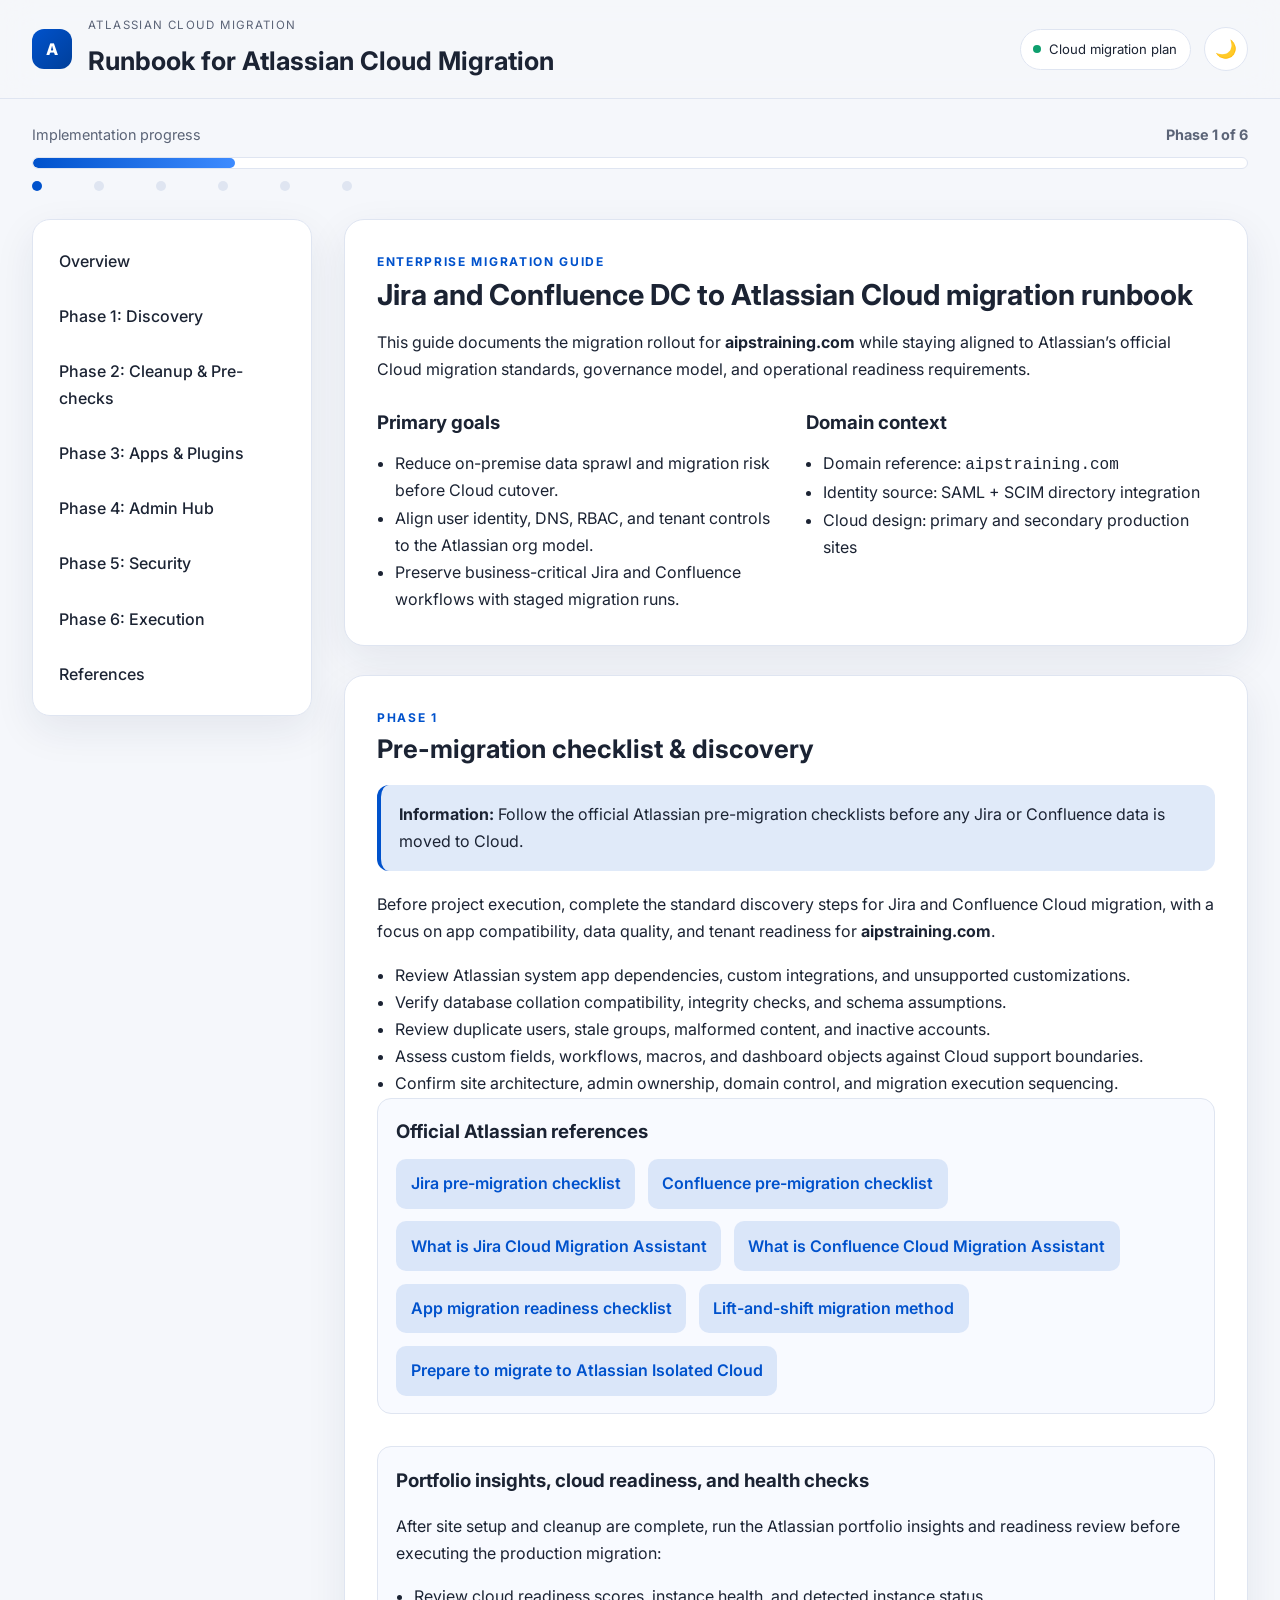
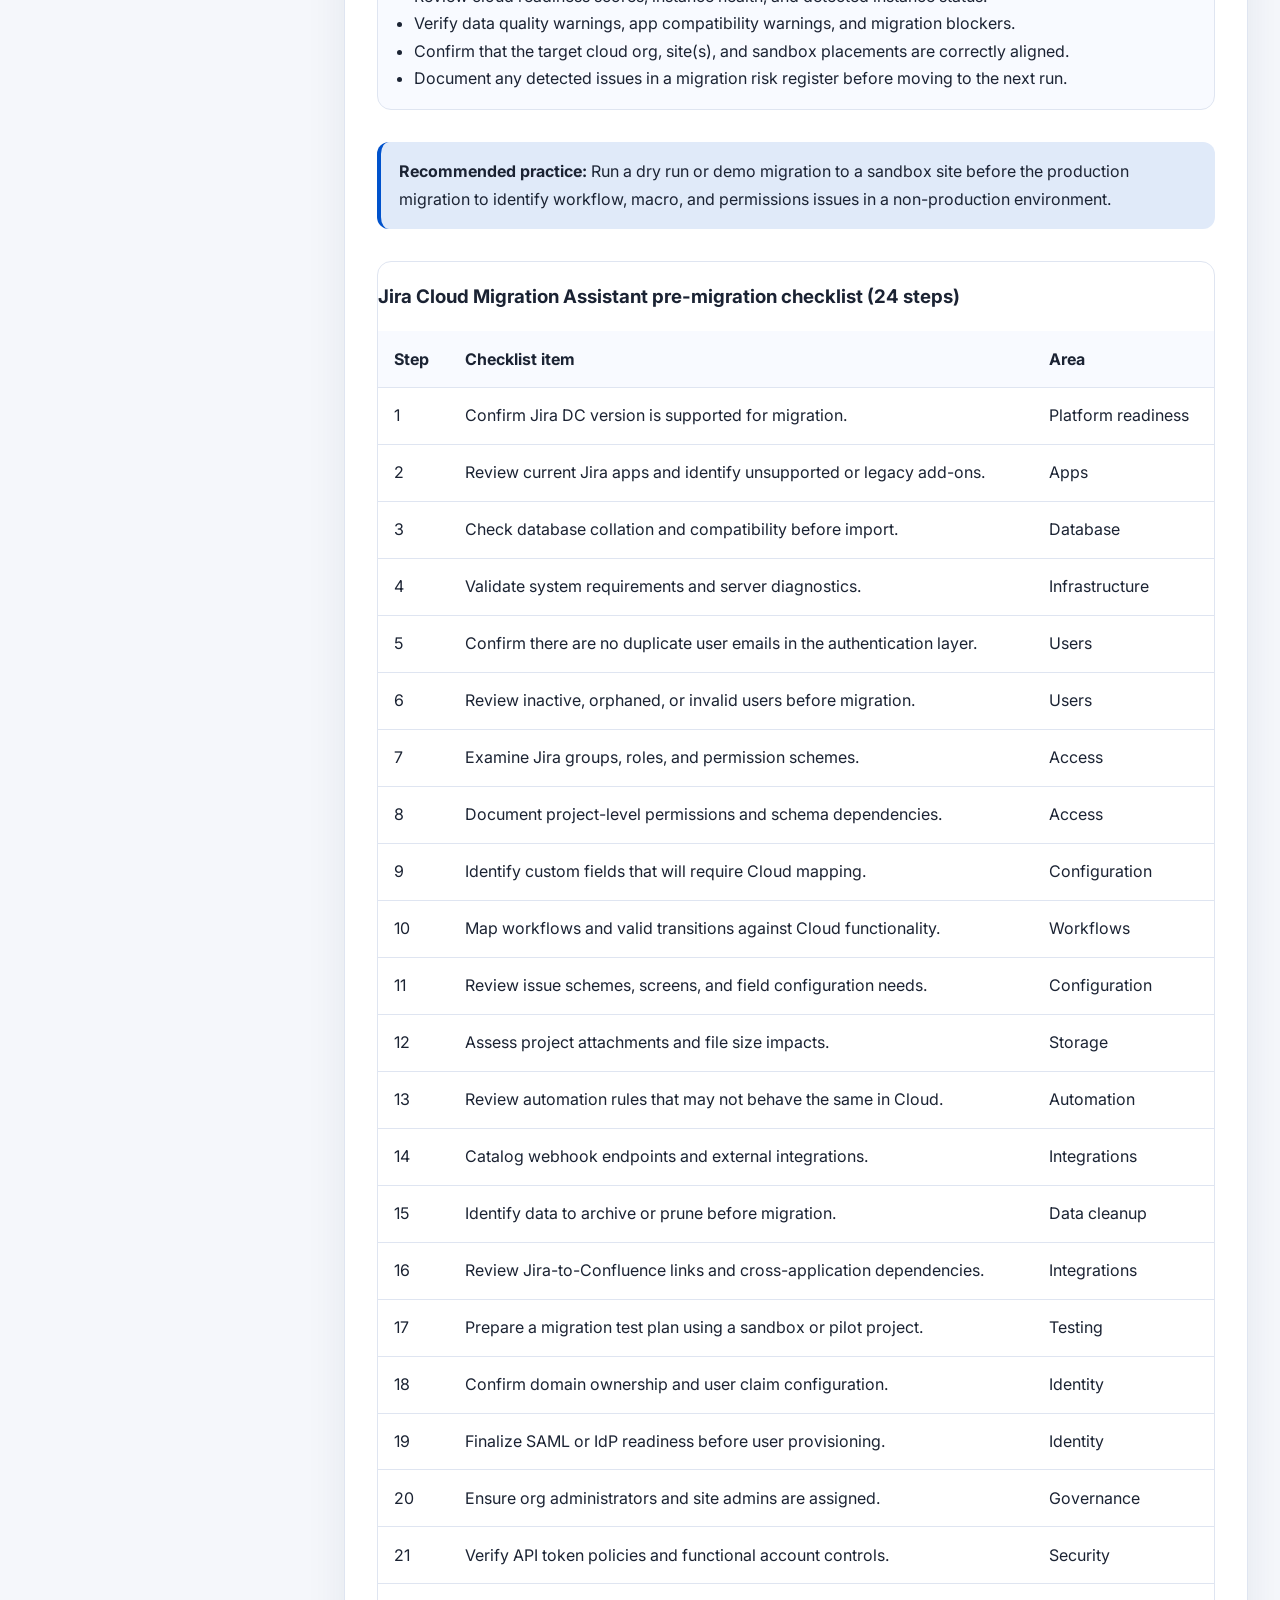
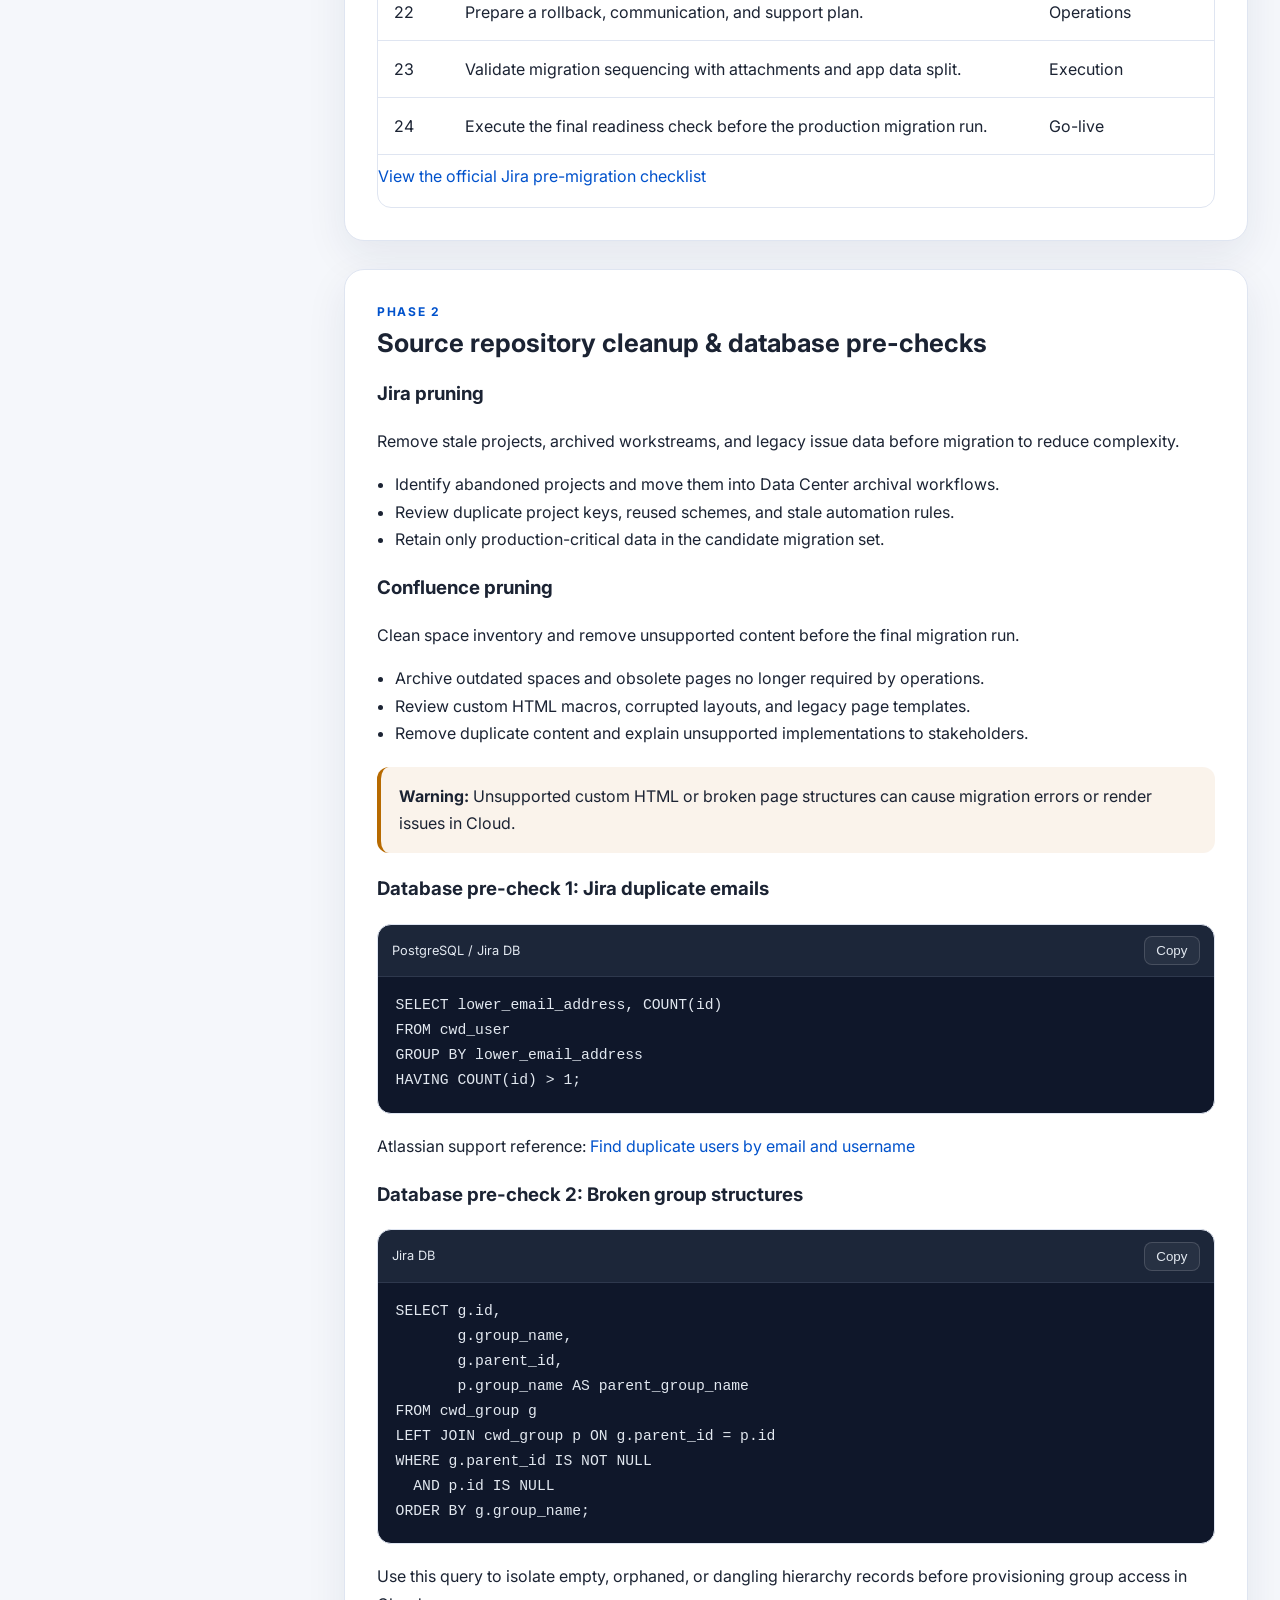
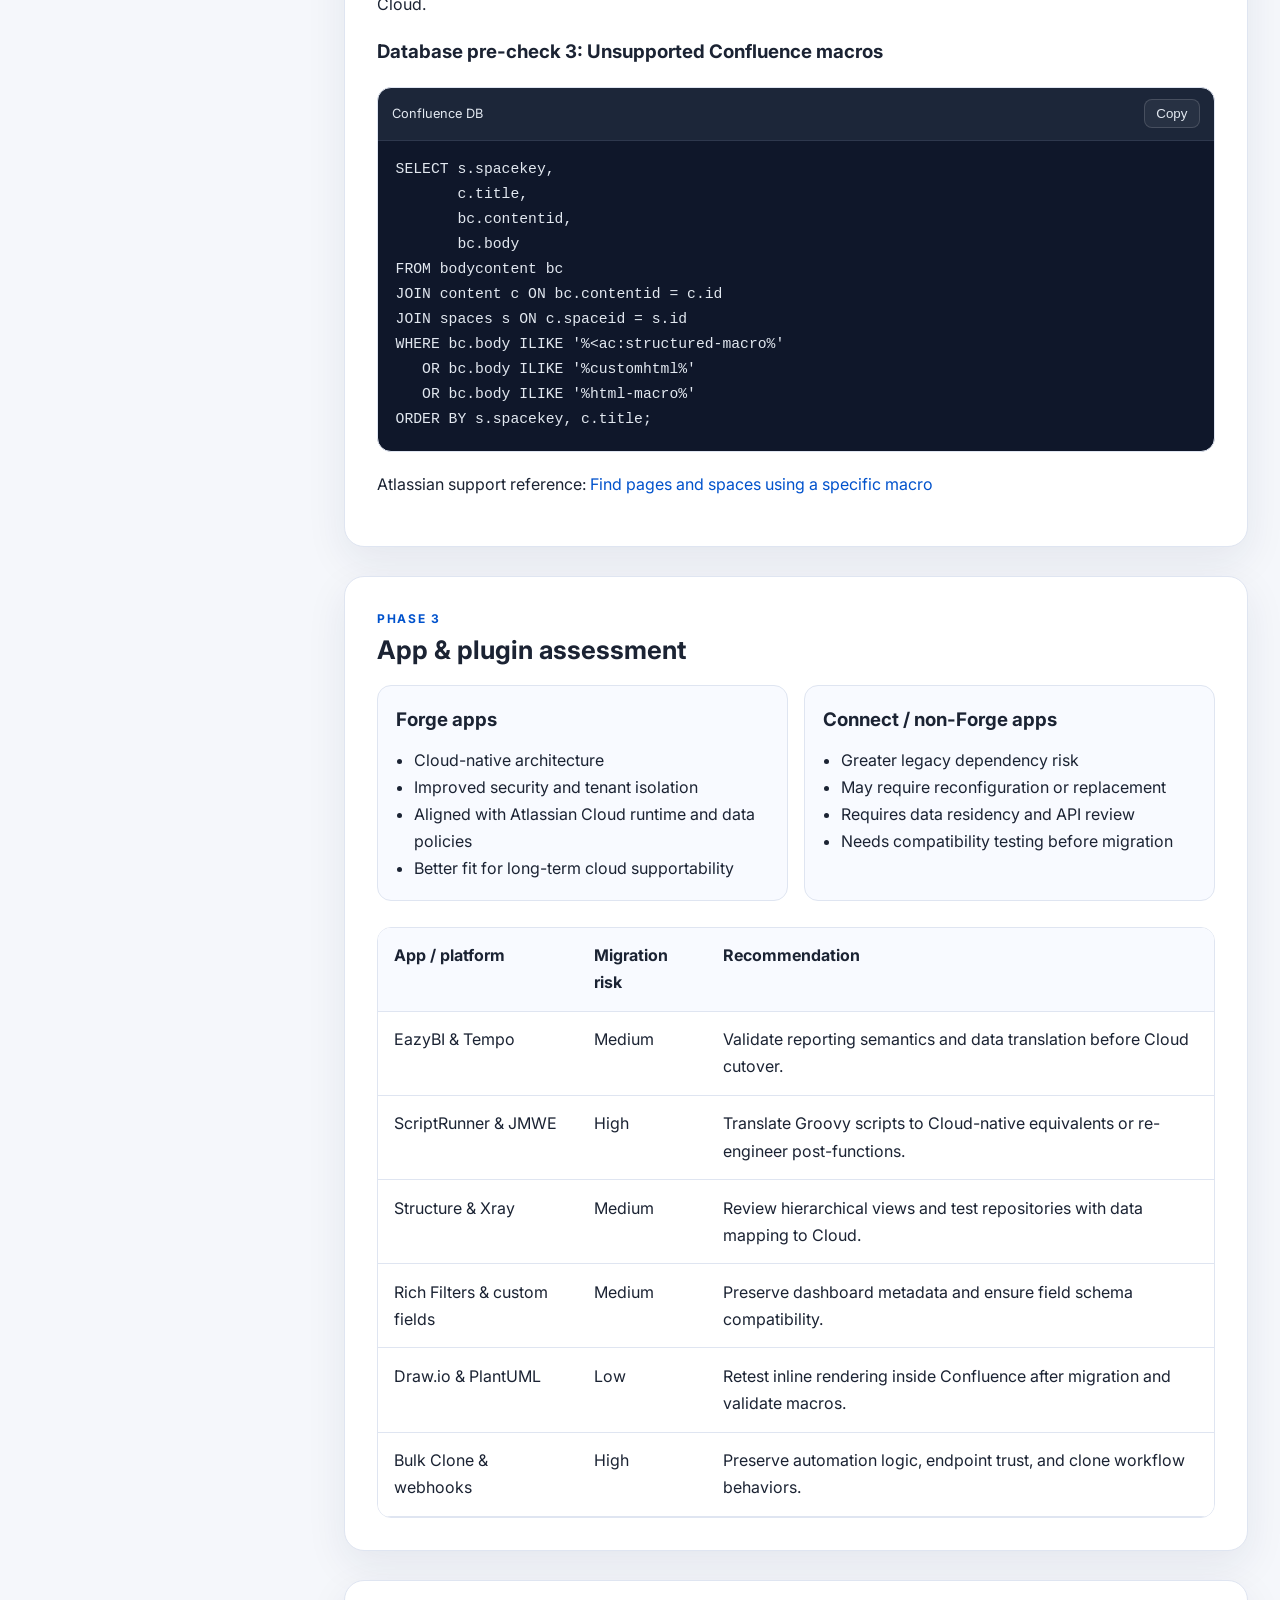
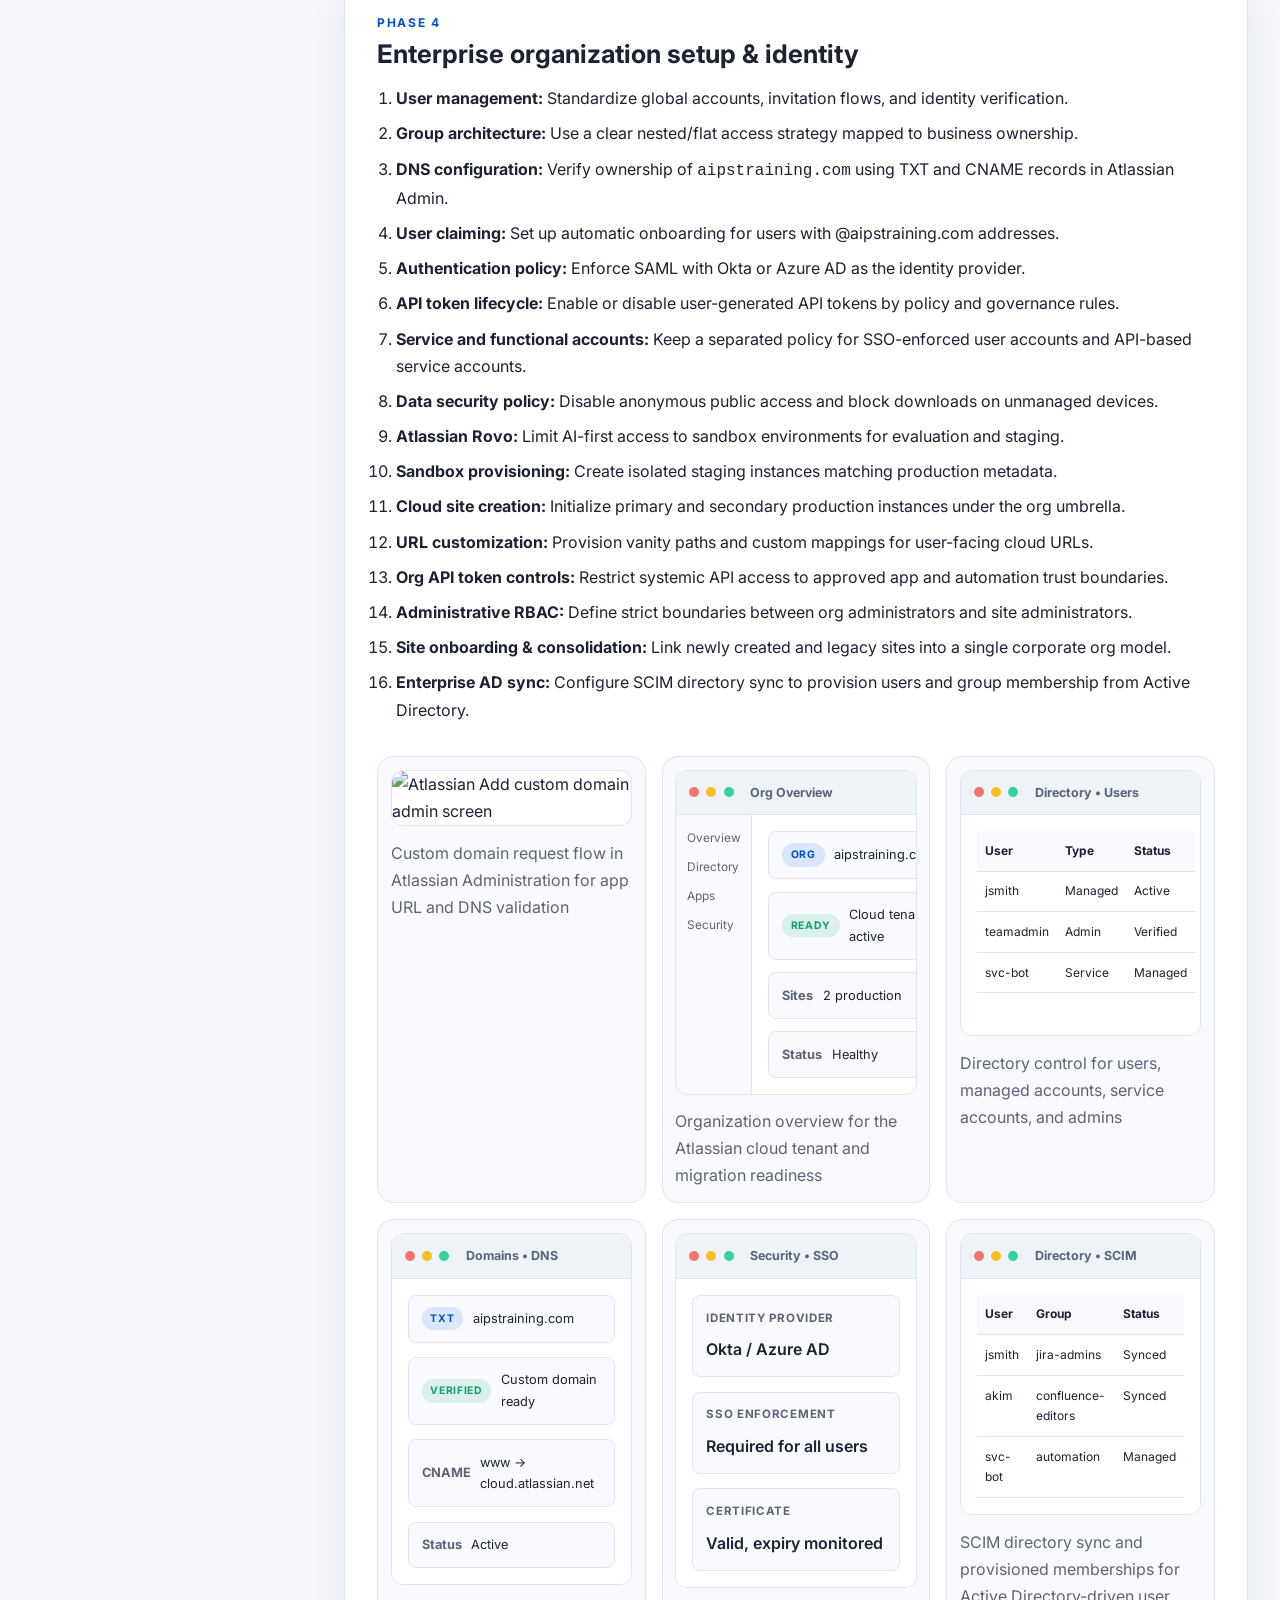
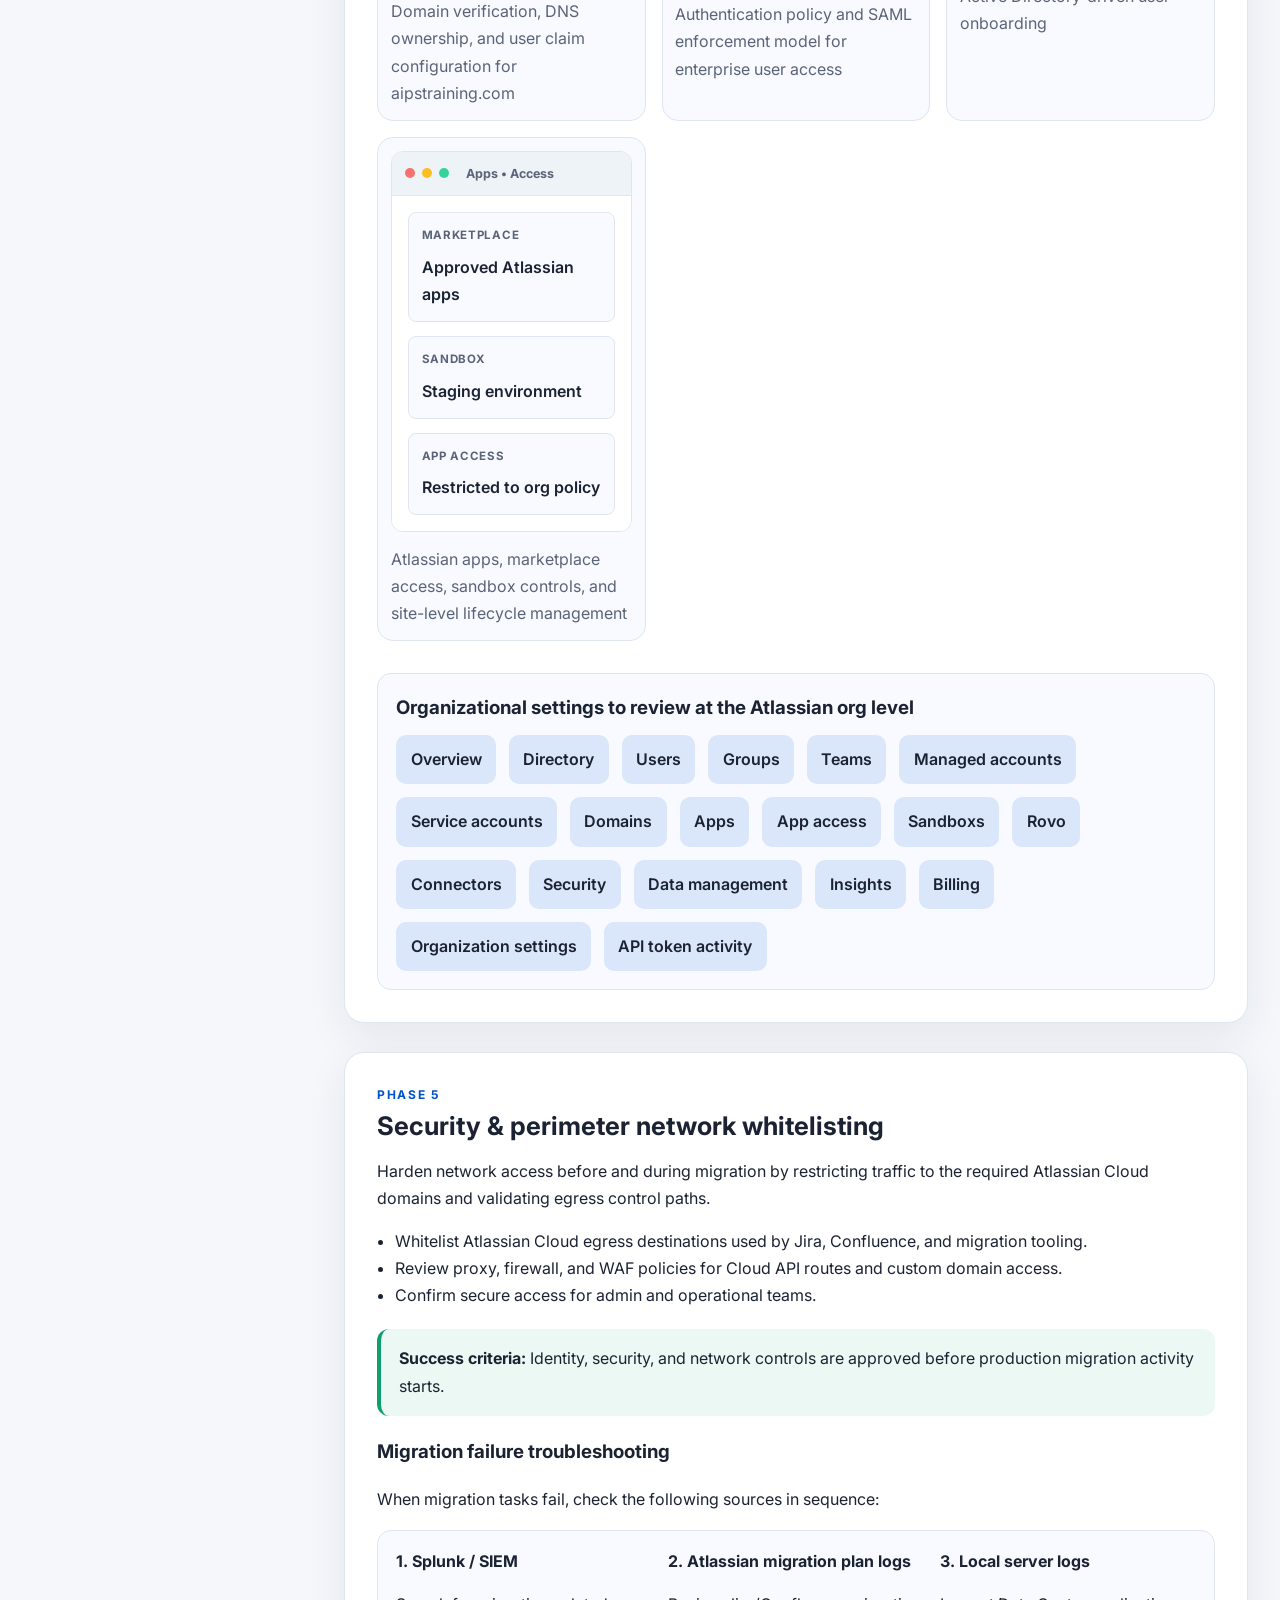
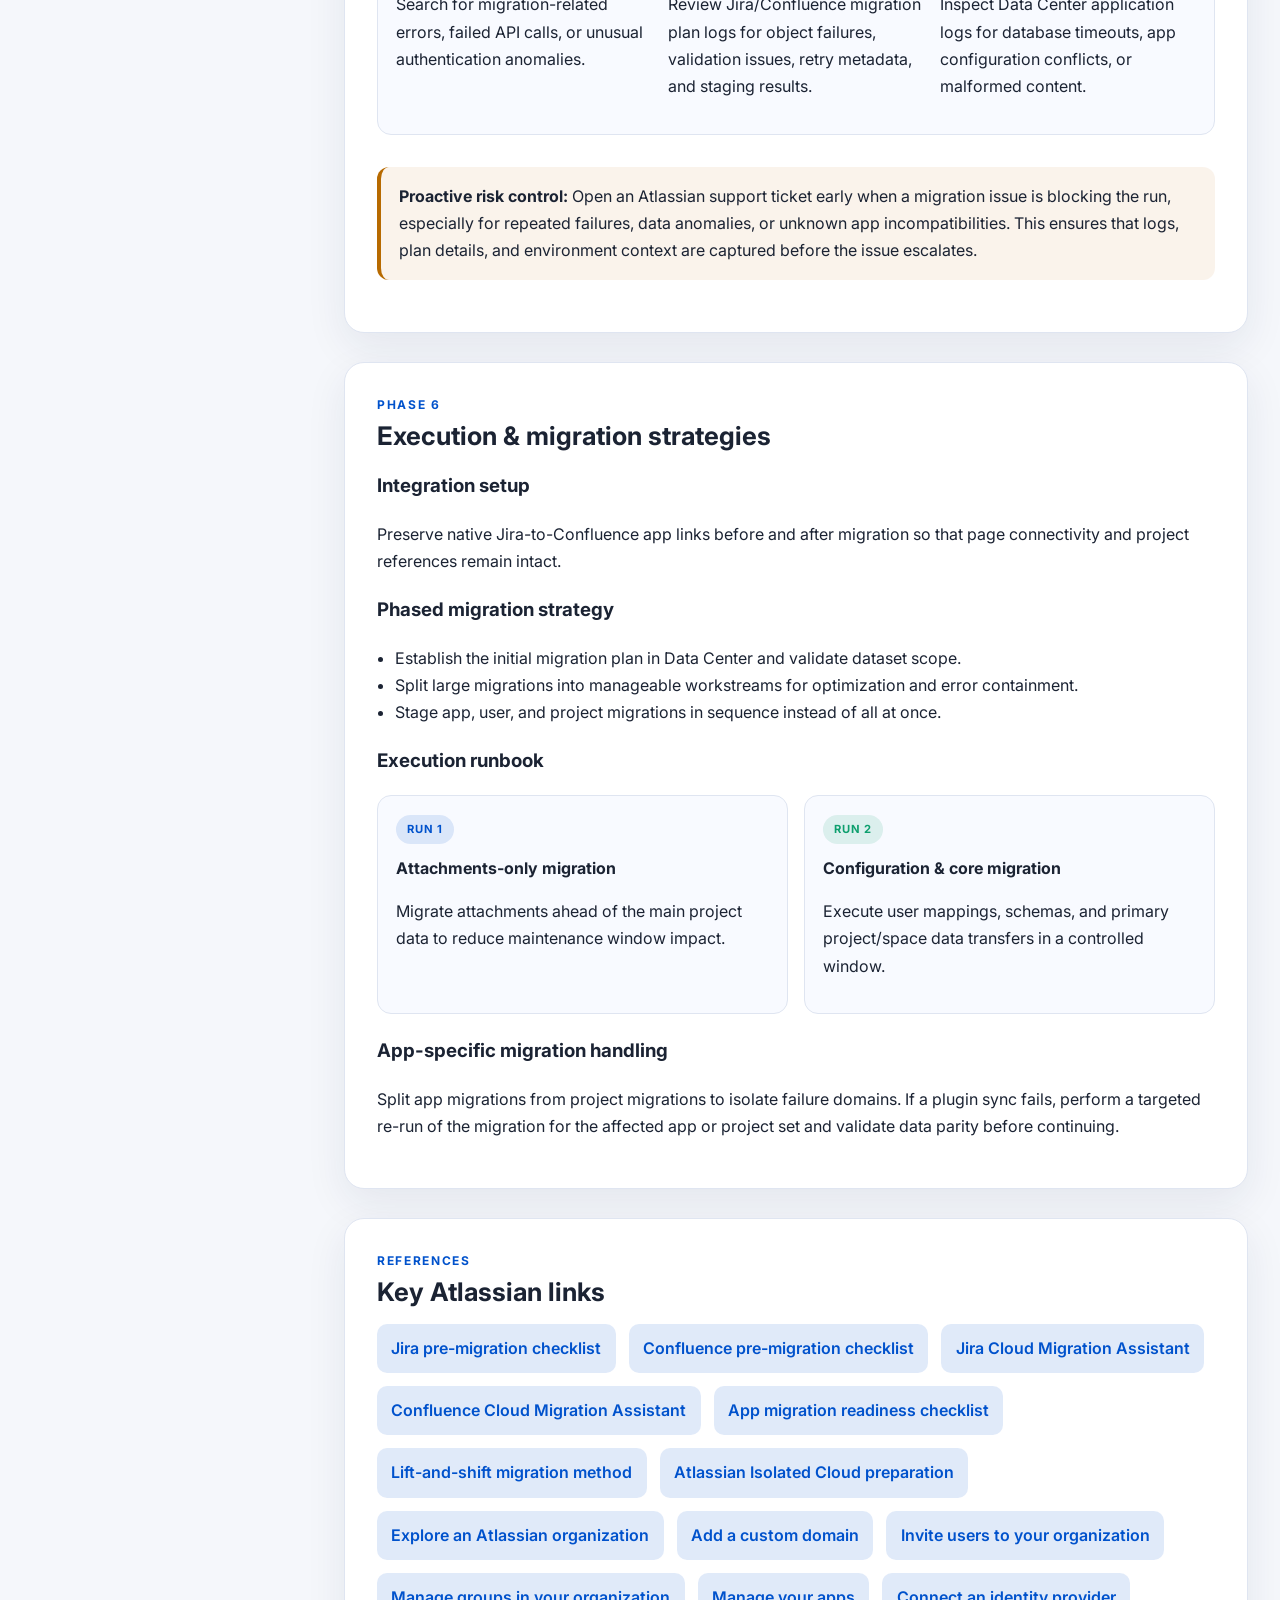
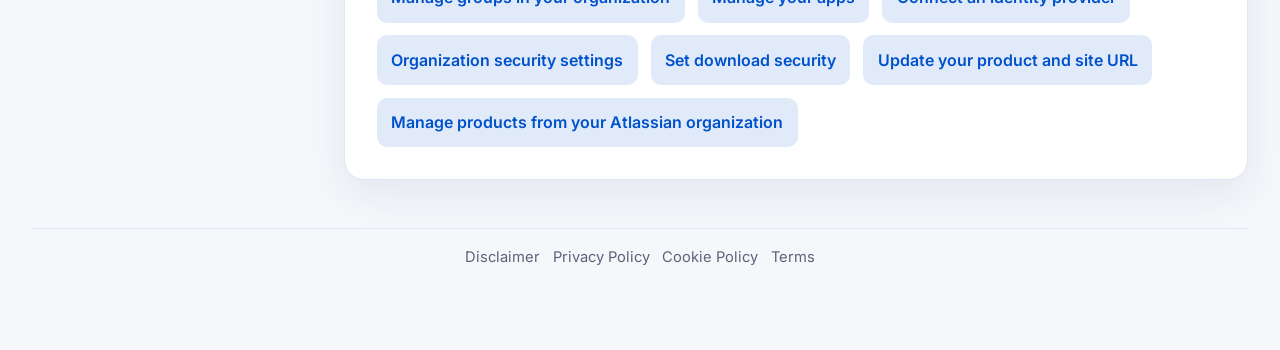
==== index.html @ 29f0d420 "added new site data" ====
<!DOCTYPE html>
<html lang="en">
  <head>
    <meta charset="UTF-8" />
    <meta name="viewport" content="width=device-width, initial-scale=1.0" />
    <title>Runbook for Atlassian Cloud Migration</title>
    <meta
      name="description"
      content="Enterprise Jira and Confluence migration runbook for Atlassian Cloud, referencing aipstraining.com as the implementation domain."
    />
    <link rel="preconnect" href="https://fonts.googleapis.com" />
    <link rel="preconnect" href="https://fonts.gstatic.com" crossorigin />
    <link
      href="https://fonts.googleapis.com/css2?family=Inter:wght@400;500;600;700;800&display=swap"
      rel="stylesheet"
    />
    <link rel="stylesheet" href="styles.css" />
  </head>
  <body data-theme="light">
    <header class="topbar">
      <div class="brand-wrap">
        <div class="brand-mark">A</div>
        <div>
          <p class="eyebrow">Atlassian Cloud Migration</p>
          <h1>Runbook for Atlassian Cloud Migration</h1>
        </div>
      </div>
      <div class="header-actions">
        <div class="status-pill"><span class="dot"></span> Cloud migration plan</div>
        <button id="themeToggle" class="theme-toggle" type="button" aria-label="Toggle color theme">
          <span class="toggle-icon">🌙</span>
        </button>
      </div>
    </header>

    <div class="progress-shell">
      <div class="progress-meta">
        <span>Implementation progress</span>
        <strong>Phase 1 of 6</strong>
      </div>
      <div class="progress-bar" aria-label="Migration progress">
        <span class="progress-fill"></span>
      </div>
      <div class="phase-dots" aria-label="Migration phases">
        <span class="dot active"></span>
        <span class="dot"></span>
        <span class="dot"></span>
        <span class="dot"></span>
        <span class="dot"></span>
        <span class="dot"></span>
      </div>
    </div>

    <div class="layout">
      <aside class="sidebar">
        <nav aria-label="Sidebar navigation">
          <ul>
            <li><a href="#overview">Overview</a></li>
            <li><a href="#phase1">Phase 1: Discovery</a></li>
            <li><a href="#phase2">Phase 2: Cleanup & Pre-checks</a></li>
            <li><a href="#phase3">Phase 3: Apps & Plugins</a></li>
            <li><a href="#phase4">Phase 4: Admin Hub</a></li>
            <li><a href="#phase5">Phase 5: Security</a></li>
            <li><a href="#phase6">Phase 6: Execution</a></li>
            <li><a href="#references">References</a></li>
          </ul>
        </nav>
      </aside>

      <main class="content" id="top">
        <section class="hero card" id="overview">
          <div class="section-kicker">Enterprise migration guide</div>
          <h2>Jira and Confluence DC to Atlassian Cloud migration runbook</h2>
          <p>
            This guide documents the migration rollout for <strong>aipstraining.com</strong> while staying aligned to Atlassian’s official Cloud migration standards, governance model, and operational readiness requirements.
          </p>
          <div class="hero-grid">
            <div>
              <h3>Primary goals</h3>
              <ul>
                <li>Reduce on-premise data sprawl and migration risk before Cloud cutover.</li>
                <li>Align user identity, DNS, RBAC, and tenant controls to the Atlassian org model.</li>
                <li>Preserve business-critical Jira and Confluence workflows with staged migration runs.</li>
              </ul>
            </div>
            <div>
              <h3>Domain context</h3>
              <ul>
                <li>Domain reference: <code>aipstraining.com</code></li>
                <li>Identity source: SAML + SCIM directory integration</li>
                <li>Cloud design: primary and secondary production sites</li>
              </ul>
            </div>
          </div>
        </section>

        <section id="phase1" class="content-section">
          <div class="section-header">
            <p class="section-kicker">Phase 1</p>
            <h2>Pre-migration checklist & discovery</h2>
          </div>

          <div class="alert info">
            <strong>Information:</strong> Follow the official Atlassian pre-migration checklists before any Jira or Confluence data is moved to Cloud.
          </div>

          <p>Before project execution, complete the standard discovery steps for Jira and Confluence Cloud migration, with a focus on app compatibility, data quality, and tenant readiness for <strong>aipstraining.com</strong>.</p>

          <ul class="check-list">
            <li>Review Atlassian system app dependencies, custom integrations, and unsupported customizations.</li>
            <li>Verify database collation compatibility, integrity checks, and schema assumptions.</li>
            <li>Review duplicate users, stale groups, malformed content, and inactive accounts.</li>
            <li>Assess custom fields, workflows, macros, and dashboard objects against Cloud support boundaries.</li>
            <li>Confirm site architecture, admin ownership, domain control, and migration execution sequencing.</li>
          </ul>

          <div class="resource-card">
            <h3>Official Atlassian references</h3>
            <div class="link-row">
              <a href="https://support.atlassian.com/migration/docs/jira-pre-migration-checklist/" target="_blank" rel="noreferrer">Jira pre-migration checklist</a>
              <a href="https://support.atlassian.com/migration/docs/confluence-pre-migration-checklist/" target="_blank" rel="noreferrer">Confluence pre-migration checklist</a>
              <a href="https://support.atlassian.com/migration/docs/what-is-jira-cloud-migration-assistant/" target="_blank" rel="noreferrer">What is Jira Cloud Migration Assistant</a>
              <a href="https://support.atlassian.com/migration/docs/what-is-confluence-cloud-migration-assistant/" target="_blank" rel="noreferrer">What is Confluence Cloud Migration Assistant</a>
              <a href="https://developer.atlassian.com/platform/app-migration/readiness-checklist/" target="_blank" rel="noreferrer">App migration readiness checklist</a>
              <a href="https://support.atlassian.com/migration/docs/migrate-using-a-lift-and-shift-method/" target="_blank" rel="noreferrer">Lift-and-shift migration method</a>
              <a href="https://confluence.atlassian.com/enterprise/prepare-to-migrate-to-atlassian-isolated-cloud-1738146689.html" target="_blank" rel="noreferrer">Prepare to migrate to Atlassian Isolated Cloud</a>
            </div>
          </div>

          <div class="resource-card table-spacer">
            <h3>Portfolio insights, cloud readiness, and health checks</h3>
            <p>After site setup and cleanup are complete, run the Atlassian portfolio insights and readiness review before executing the production migration:</p>
            <ul class="check-list">
              <li>Review cloud readiness scores, instance health, and detected instance status.</li>
              <li>Verify data quality warnings, app compatibility warnings, and migration blockers.</li>
              <li>Confirm that the target cloud org, site(s), and sandbox placements are correctly aligned.</li>
              <li>Document any detected issues in a migration risk register before moving to the next run.</li>
            </ul>
          </div>

          <div class="alert info table-spacer">
            <strong>Recommended practice:</strong> Run a dry run or demo migration to a sandbox site before the production migration to identify workflow, macro, and permissions issues in a non-production environment.
          </div>

          <div class="table-wrap table-spacer" id="jira-checklist-table">
            <h3>Jira Cloud Migration Assistant pre-migration checklist (24 steps)</h3>
            <table>
              <thead>
                <tr>
                  <th>Step</th>
                  <th>Checklist item</th>
                  <th>Area</th>
                </tr>
              </thead>
              <tbody>
                <tr><td>1</td><td>Confirm Jira DC version is supported for migration.</td><td>Platform readiness</td></tr>
                <tr><td>2</td><td>Review current Jira apps and identify unsupported or legacy add-ons.</td><td>Apps</td></tr>
                <tr><td>3</td><td>Check database collation and compatibility before import.</td><td>Database</td></tr>
                <tr><td>4</td><td>Validate system requirements and server diagnostics.</td><td>Infrastructure</td></tr>
                <tr><td>5</td><td>Confirm there are no duplicate user emails in the authentication layer.</td><td>Users</td></tr>
                <tr><td>6</td><td>Review inactive, orphaned, or invalid users before migration.</td><td>Users</td></tr>
                <tr><td>7</td><td>Examine Jira groups, roles, and permission schemes.</td><td>Access</td></tr>
                <tr><td>8</td><td>Document project-level permissions and schema dependencies.</td><td>Access</td></tr>
                <tr><td>9</td><td>Identify custom fields that will require Cloud mapping.</td><td>Configuration</td></tr>
                <tr><td>10</td><td>Map workflows and valid transitions against Cloud functionality.</td><td>Workflows</td></tr>
                <tr><td>11</td><td>Review issue schemes, screens, and field configuration needs.</td><td>Configuration</td></tr>
                <tr><td>12</td><td>Assess project attachments and file size impacts.</td><td>Storage</td></tr>
                <tr><td>13</td><td>Review automation rules that may not behave the same in Cloud.</td><td>Automation</td></tr>
                <tr><td>14</td><td>Catalog webhook endpoints and external integrations.</td><td>Integrations</td></tr>
                <tr><td>15</td><td>Identify data to archive or prune before migration.</td><td>Data cleanup</td></tr>
                <tr><td>16</td><td>Review Jira-to-Confluence links and cross-application dependencies.</td><td>Integrations</td></tr>
                <tr><td>17</td><td>Prepare a migration test plan using a sandbox or pilot project.</td><td>Testing</td></tr>
                <tr><td>18</td><td>Confirm domain ownership and user claim configuration.</td><td>Identity</td></tr>
                <tr><td>19</td><td>Finalize SAML or IdP readiness before user provisioning.</td><td>Identity</td></tr>
                <tr><td>20</td><td>Ensure org administrators and site admins are assigned.</td><td>Governance</td></tr>
                <tr><td>21</td><td>Verify API token policies and functional account controls.</td><td>Security</td></tr>
                <tr><td>22</td><td>Prepare a rollback, communication, and support plan.</td><td>Operations</td></tr>
                <tr><td>23</td><td>Validate migration sequencing with attachments and app data split.</td><td>Execution</td></tr>
                <tr><td>24</td><td>Execute the final readiness check before the production migration run.</td><td>Go-live</td></tr>
              </tbody>
            </table>
            <p class="reference-link"><a href="https://support.atlassian.com/migration/docs/jira-pre-migration-checklist/" target="_blank" rel="noreferrer">View the official Jira pre-migration checklist</a></p>
          </div>
        </section>

        <section id="phase2" class="content-section">
          <div class="section-header">
            <p class="section-kicker">Phase 2</p>
            <h2>Source repository cleanup & database pre-checks</h2>
          </div>

          <h3>Jira pruning</h3>
          <p>Remove stale projects, archived workstreams, and legacy issue data before migration to reduce complexity.</p>
          <ul class="check-list">
            <li>Identify abandoned projects and move them into Data Center archival workflows.</li>
            <li>Review duplicate project keys, reused schemes, and stale automation rules.</li>
            <li>Retain only production-critical data in the candidate migration set.</li>
          </ul>

          <h3>Confluence pruning</h3>
          <p>Clean space inventory and remove unsupported content before the final migration run.</p>
          <ul class="check-list">
            <li>Archive outdated spaces and obsolete pages no longer required by operations.</li>
            <li>Review custom HTML macros, corrupted layouts, and legacy page templates.</li>
            <li>Remove duplicate content and explain unsupported implementations to stakeholders.</li>
          </ul>

          <div class="alert warning">
            <strong>Warning:</strong> Unsupported custom HTML or broken page structures can cause migration errors or render issues in Cloud.
          </div>

          <h3>Database pre-check 1: Jira duplicate emails</h3>
          <div class="code-block">
            <div class="code-header">
              <span>PostgreSQL / Jira DB</span>
              <button class="copy-btn" type="button">Copy</button>
            </div>
            <pre><code>SELECT lower_email_address, COUNT(id)
FROM cwd_user
GROUP BY lower_email_address
HAVING COUNT(id) &gt; 1;</code></pre>
          </div>
          <p class="reference-link">
            Atlassian support reference:
            <a href="https://support.atlassian.com/jira/kb/find-duplicate-users-by-email-and-username-in-jira-data-center/" target="_blank" rel="noreferrer">Find duplicate users by email and username</a>
          </p>

          <h3>Database pre-check 2: Broken group structures</h3>
          <div class="code-block">
            <div class="code-header">
              <span>Jira DB</span>
              <button class="copy-btn" type="button">Copy</button>
            </div>
            <pre><code>SELECT g.id,
       g.group_name,
       g.parent_id,
       p.group_name AS parent_group_name
FROM cwd_group g
LEFT JOIN cwd_group p ON g.parent_id = p.id
WHERE g.parent_id IS NOT NULL
  AND p.id IS NULL
ORDER BY g.group_name;</code></pre>
          </div>
          <p>Use this query to isolate empty, orphaned, or dangling hierarchy records before provisioning group access in Cloud.</p>

          <h3>Database pre-check 3: Unsupported Confluence macros</h3>
          <div class="code-block">
            <div class="code-header">
              <span>Confluence DB</span>
              <button class="copy-btn" type="button">Copy</button>
            </div>
            <pre><code>SELECT s.spacekey,
       c.title,
       bc.contentid,
       bc.body
FROM bodycontent bc
JOIN content c ON bc.contentid = c.id
JOIN spaces s ON c.spaceid = s.id
WHERE bc.body ILIKE '%&lt;ac:structured-macro%'
   OR bc.body ILIKE '%customhtml%'
   OR bc.body ILIKE '%html-macro%'
ORDER BY s.spacekey, c.title;</code></pre>
          </div>
          <p class="reference-link">
            Atlassian support reference:
            <a href="https://support.atlassian.com/confluence/kb/how-to-find-all-pages-and-spaces-that-use-a-specific-macro-via-sql/" target="_blank" rel="noreferrer">Find pages and spaces using a specific macro</a>
          </p>
        </section>

        <section id="phase3" class="content-section">
          <div class="section-header">
            <p class="section-kicker">Phase 3</p>
            <h2>App & plugin assessment</h2>
          </div>

          <div class="comparison-grid">
            <div class="compare-card">
              <h3>Forge apps</h3>
              <ul>
                <li>Cloud-native architecture</li>
                <li>Improved security and tenant isolation</li>
                <li>Aligned with Atlassian Cloud runtime and data policies</li>
                <li>Better fit for long-term cloud supportability</li>
              </ul>
            </div>
            <div class="compare-card">
              <h3>Connect / non-Forge apps</h3>
              <ul>
                <li>Greater legacy dependency risk</li>
                <li>May require reconfiguration or replacement</li>
                <li>Requires data residency and API review</li>
                <li>Needs compatibility testing before migration</li>
              </ul>
            </div>
          </div>

          <div class="table-wrap">
            <table>
              <thead>
                <tr>
                  <th>App / platform</th>
                  <th>Migration risk</th>
                  <th>Recommendation</th>
                </tr>
              </thead>
              <tbody>
                <tr>
                  <td>EazyBI & Tempo</td>
                  <td>Medium</td>
                  <td>Validate reporting semantics and data translation before Cloud cutover.</td>
                </tr>
                <tr>
                  <td>ScriptRunner & JMWE</td>
                  <td>High</td>
                  <td>Translate Groovy scripts to Cloud-native equivalents or re-engineer post-functions.</td>
                </tr>
                <tr>
                  <td>Structure & Xray</td>
                  <td>Medium</td>
                  <td>Review hierarchical views and test repositories with data mapping to Cloud.</td>
                </tr>
                <tr>
                  <td>Rich Filters & custom fields</td>
                  <td>Medium</td>
                  <td>Preserve dashboard metadata and ensure field schema compatibility.</td>
                </tr>
                <tr>
                  <td>Draw.io & PlantUML</td>
                  <td>Low</td>
                  <td>Retest inline rendering inside Confluence after migration and validate macros.</td>
                </tr>
                <tr>
                  <td>Bulk Clone & webhooks</td>
                  <td>High</td>
                  <td>Preserve automation logic, endpoint trust, and clone workflow behaviors.</td>
                </tr>
              </tbody>
            </table>
          </div>
        </section>

        <section id="phase4" class="content-section">
          <div class="section-header">
            <p class="section-kicker">Phase 4</p>
            <h2>Enterprise organization setup & identity</h2>
          </div>

          <ol class="numbered-list">
            <li><strong>User management:</strong> Standardize global accounts, invitation flows, and identity verification.</li>
            <li><strong>Group architecture:</strong> Use a clear nested/flat access strategy mapped to business ownership.</li>
            <li><strong>DNS configuration:</strong> Verify ownership of <code>aipstraining.com</code> using TXT and CNAME records in Atlassian Admin.</li>
            <li><strong>User claiming:</strong> Set up automatic onboarding for users with @aipstraining.com addresses.</li>
            <li><strong>Authentication policy:</strong> Enforce SAML with Okta or Azure AD as the identity provider.</li>
            <li><strong>API token lifecycle:</strong> Enable or disable user-generated API tokens by policy and governance rules.</li>
            <li><strong>Service and functional accounts:</strong> Keep a separated policy for SSO-enforced user accounts and API-based service accounts.</li>
            <li><strong>Data security policy:</strong> Disable anonymous public access and block downloads on unmanaged devices.</li>
            <li><strong>Atlassian Rovo:</strong> Limit AI-first access to sandbox environments for evaluation and staging.</li>
            <li><strong>Sandbox provisioning:</strong> Create isolated staging instances matching production metadata.</li>
            <li><strong>Cloud site creation:</strong> Initialize primary and secondary production instances under the org umbrella.</li>
            <li><strong>URL customization:</strong> Provision vanity paths and custom mappings for user-facing cloud URLs.</li>
            <li><strong>Org API token controls:</strong> Restrict systemic API access to approved app and automation trust boundaries.</li>
            <li><strong>Administrative RBAC:</strong> Define strict boundaries between org administrators and site administrators.</li>
            <li><strong>Site onboarding & consolidation:</strong> Link newly created and legacy sites into a single corporate org model.</li>
            <li><strong>Enterprise AD sync:</strong> Configure SCIM directory sync to provision users and group membership from Active Directory.</li>
          </ol>

          <div class="admin-gallery">
            <div class="mockup-card">
              <div class="mockup-window image-card">
                <img
                  src="https://images.ctfassets.net/zsv3d0ugroxu/4zxhBFIitKozexZaZRiFvy/6cbc158f0cc8ba559cd5e5b3ff7b15af/468f2847-89ca-4d75-8fbc-bfa75f120143.png"
                  alt="Atlassian Add custom domain admin screen"
                />
              </div>
              <p>Custom domain request flow in Atlassian Administration for app URL and DNS validation</p>
            </div>

            <div class="mockup-card">
              <div class="mockup-window">
                <div class="mockup-header">
                  <span class="window-dot dot-red"></span>
                  <span class="window-dot dot-yellow"></span>
                  <span class="window-dot dot-green"></span>
                  <span class="mockup-title">Org Overview</span>
                </div>
                <div class="mockup-body">
                  <div class="mockup-sidebar">
                    <span>Overview</span>
                    <span>Directory</span>
                    <span>Apps</span>
                    <span>Security</span>
                  </div>
                  <div class="mockup-content">
                    <div class="field-row"><span class="pill">Org</span> aipstraining.com</div>
                    <div class="field-row"><span class="pill success-pill">Ready</span> Cloud tenant active</div>
                    <div class="field-row"><span class="field-label">Sites</span> 2 production</div>
                    <div class="field-row"><span class="field-label">Status</span> Healthy</div>
                  </div>
                </div>
              </div>
              <p>Organization overview for the Atlassian cloud tenant and migration readiness</p>
            </div>

            <div class="mockup-card">
              <div class="mockup-window">
                <div class="mockup-header">
                  <span class="window-dot dot-red"></span>
                  <span class="window-dot dot-yellow"></span>
                  <span class="window-dot dot-green"></span>
                  <span class="mockup-title">Directory • Users</span>
                </div>
                <div class="mockup-body">
                  <div class="mockup-content wide">
                    <table class="mini-table">
                      <thead>
                        <tr><th>User</th><th>Type</th><th>Status</th></tr>
                      </thead>
                      <tbody>
                        <tr><td>jsmith</td><td>Managed</td><td>Active</td></tr>
                        <tr><td>teamadmin</td><td>Admin</td><td>Verified</td></tr>
                        <tr><td>svc-bot</td><td>Service</td><td>Managed</td></tr>
                      </tbody>
                    </table>
                  </div>
                </div>
              </div>
              <p>Directory control for users, managed accounts, service accounts, and admins</p>
            </div>

            <div class="mockup-card">
              <div class="mockup-window">
                <div class="mockup-header">
                  <span class="window-dot dot-red"></span>
                  <span class="window-dot dot-yellow"></span>
                  <span class="window-dot dot-green"></span>
                  <span class="mockup-title">Domains • DNS</span>
                </div>
                <div class="mockup-body">
                  <div class="mockup-content wide">
                    <div class="field-row"><span class="pill">TXT</span> aipstraining.com</div>
                    <div class="field-row"><span class="pill success-pill">Verified</span> Custom domain ready</div>
                    <div class="field-row"><span class="field-label">CNAME</span> www → cloud.atlassian.net</div>
                    <div class="field-row"><span class="field-label">Status</span> Active</div>
                  </div>
                </div>
              </div>
              <p>Domain verification, DNS ownership, and user claim configuration for aipstraining.com</p>
            </div>

            <div class="mockup-card">
              <div class="mockup-window">
                <div class="mockup-header">
                  <span class="window-dot dot-red"></span>
                  <span class="window-dot dot-yellow"></span>
                  <span class="window-dot dot-green"></span>
                  <span class="mockup-title">Security • SSO</span>
                </div>
                <div class="mockup-body">
                  <div class="mockup-content wide">
                    <div class="section-box">
                      <strong>Identity provider</strong>
                      <p>Okta / Azure AD</p>
                    </div>
                    <div class="section-box">
                      <strong>SSO enforcement</strong>
                      <p>Required for all users</p>
                    </div>
                    <div class="section-box">
                      <strong>Certificate</strong>
                      <p>Valid, expiry monitored</p>
                    </div>
                  </div>
                </div>
              </div>
              <p>Authentication policy and SAML enforcement model for enterprise user access</p>
            </div>

            <div class="mockup-card">
              <div class="mockup-window">
                <div class="mockup-header">
                  <span class="window-dot dot-red"></span>
                  <span class="window-dot dot-yellow"></span>
                  <span class="window-dot dot-green"></span>
                  <span class="mockup-title">Directory • SCIM</span>
                </div>
                <div class="mockup-body">
                  <div class="mockup-content wide">
                    <table class="mini-table">
                      <thead>
                        <tr><th>User</th><th>Group</th><th>Status</th></tr>
                      </thead>
                      <tbody>
                        <tr><td>jsmith</td><td>jira-admins</td><td>Synced</td></tr>
                        <tr><td>akim</td><td>confluence-editors</td><td>Synced</td></tr>
                        <tr><td>svc-bot</td><td>automation</td><td>Managed</td></tr>
                      </tbody>
                    </table>
                  </div>
                </div>
              </div>
              <p>SCIM directory sync and provisioned memberships for Active Directory-driven user onboarding</p>
            </div>

            <div class="mockup-card">
              <div class="mockup-window">
                <div class="mockup-header">
                  <span class="window-dot dot-red"></span>
                  <span class="window-dot dot-yellow"></span>
                  <span class="window-dot dot-green"></span>
                  <span class="mockup-title">Apps • Access</span>
                </div>
                <div class="mockup-body">
                  <div class="mockup-content wide">
                    <div class="section-box">
                      <strong>Marketplace</strong>
                      <p>Approved Atlassian apps</p>
                    </div>
                    <div class="section-box">
                      <strong>Sandbox</strong>
                      <p>Staging environment</p>
                    </div>
                    <div class="section-box">
                      <strong>App Access</strong>
                      <p>Restricted to org policy</p>
                    </div>
                  </div>
                </div>
              </div>
              <p>Atlassian apps, marketplace access, sandbox controls, and site-level lifecycle management</p>
            </div>
          </div>

          <div class="resource-card table-spacer">
            <h3>Organizational settings to review at the Atlassian org level</h3>
            <div class="link-row">
              <span>Overview</span>
              <span>Directory</span>
              <span>Users</span>
              <span>Groups</span>
              <span>Teams</span>
              <span>Managed accounts</span>
              <span>Service accounts</span>
              <span>Domains</span>
              <span>Apps</span>
              <span>App access</span>
              <span>Sandboxs</span>
              <span>Rovo</span>
              <span>Connectors</span>
              <span>Security</span>
              <span>Data management</span>
              <span>Insights</span>
              <span>Billing</span>
              <span>Organization settings</span>
              <span>API token activity</span>
            </div>
          </div>
        </section>

        <section id="phase5" class="content-section">
          <div class="section-header">
            <p class="section-kicker">Phase 5</p>
            <h2>Security & perimeter network whitelisting</h2>
          </div>

          <p>Harden network access before and during migration by restricting traffic to the required Atlassian Cloud domains and validating egress control paths.</p>

          <ul class="check-list">
            <li>Whitelist Atlassian Cloud egress destinations used by Jira, Confluence, and migration tooling.</li>
            <li>Review proxy, firewall, and WAF policies for Cloud API routes and custom domain access.</li>
            <li>Confirm secure access for admin and operational teams.</li>
          </ul>

          <div class="alert success">
            <strong>Success criteria:</strong> Identity, security, and network controls are approved before production migration activity starts.
          </div>

          <h3>Migration failure troubleshooting</h3>
          <p>When migration tasks fail, check the following sources in sequence:</p>
          <div class="resource-card">
            <div class="log-grid">
              <div>
                <h4>1. Splunk / SIEM</h4>
                <p>Search for migration-related errors, failed API calls, or unusual authentication anomalies.</p>
              </div>
              <div>
                <h4>2. Atlassian migration plan logs</h4>
                <p>Review Jira/Confluence migration plan logs for object failures, validation issues, retry metadata, and staging results.</p>
              </div>
              <div>
                <h4>3. Local server logs</h4>
                <p>Inspect Data Center application logs for database timeouts, app configuration conflicts, or malformed content.</p>
              </div>
            </div>
          </div>

          <div class="alert warning table-spacer">
            <strong>Proactive risk control:</strong> Open an Atlassian support ticket early when a migration issue is blocking the run, especially for repeated failures, data anomalies, or unknown app incompatibilities. This ensures that logs, plan details, and environment context are captured before the issue escalates.
          </div>
        </section>

        <section id="phase6" class="content-section">
          <div class="section-header">
            <p class="section-kicker">Phase 6</p>
            <h2>Execution & migration strategies</h2>
          </div>

          <h3>Integration setup</h3>
          <p>Preserve native Jira-to-Confluence app links before and after migration so that page connectivity and project references remain intact.</p>

          <h3>Phased migration strategy</h3>
          <ul class="check-list">
            <li>Establish the initial migration plan in Data Center and validate dataset scope.</li>
            <li>Split large migrations into manageable workstreams for optimization and error containment.</li>
            <li>Stage app, user, and project migrations in sequence instead of all at once.</li>
          </ul>

          <h3>Execution runbook</h3>
          <div class="runbook-grid">
            <div class="runbook-card">
              <span class="tag">Run 1</span>
              <h4>Attachments-only migration</h4>
              <p>Migrate attachments ahead of the main project data to reduce maintenance window impact.</p>
            </div>
            <div class="runbook-card">
              <span class="tag success-tag">Run 2</span>
              <h4>Configuration & core migration</h4>
              <p>Execute user mappings, schemas, and primary project/space data transfers in a controlled window.</p>
            </div>
          </div>

          <h3>App-specific migration handling</h3>
          <p>Split app migrations from project migrations to isolate failure domains. If a plugin sync fails, perform a targeted re-run of the migration for the affected app or project set and validate data parity before continuing.</p>
        </section>

        <section id="references" class="content-section">
          <div class="section-header">
            <p class="section-kicker">References</p>
            <h2>Key Atlassian links</h2>
          </div>
          <div class="link-grid">
            <a href="https://support.atlassian.com/migration/docs/jira-pre-migration-checklist/" target="_blank" rel="noreferrer">Jira pre-migration checklist</a>
            <a href="https://support.atlassian.com/migration/docs/confluence-pre-migration-checklist/" target="_blank" rel="noreferrer">Confluence pre-migration checklist</a>
            <a href="https://support.atlassian.com/migration/docs/what-is-jira-cloud-migration-assistant/" target="_blank" rel="noreferrer">Jira Cloud Migration Assistant</a>
            <a href="https://support.atlassian.com/migration/docs/what-is-confluence-cloud-migration-assistant/" target="_blank" rel="noreferrer">Confluence Cloud Migration Assistant</a>
            <a href="https://developer.atlassian.com/platform/app-migration/readiness-checklist/" target="_blank" rel="noreferrer">App migration readiness checklist</a>
            <a href="https://support.atlassian.com/migration/docs/migrate-using-a-lift-and-shift-method/" target="_blank" rel="noreferrer">Lift-and-shift migration method</a>
            <a href="https://confluence.atlassian.com/enterprise/prepare-to-migrate-to-atlassian-isolated-cloud-1738146689.html" target="_blank" rel="noreferrer">Atlassian Isolated Cloud preparation</a>
            <a href="https://support.atlassian.com/organization-administration/docs/explore-an-atlassian-organization/" target="_blank" rel="noreferrer">Explore an Atlassian organization</a>
            <a href="https://support.atlassian.com/organization-administration/docs/add-a-custom-domain/" target="_blank" rel="noreferrer">Add a custom domain</a>
            <a href="https://support.atlassian.com/organization-administration/docs/invite-users-to-your-organization/" target="_blank" rel="noreferrer">Invite users to your organization</a>
            <a href="https://support.atlassian.com/organization-administration/docs/manage-groups-in-your-organization/" target="_blank" rel="noreferrer">Manage groups in your organization</a>
            <a href="https://support.atlassian.com/organization-administration/docs/manage-your-apps/" target="_blank" rel="noreferrer">Manage your apps</a>
            <a href="https://support.atlassian.com/organization-administration/docs/connect-an-identity-provider/" target="_blank" rel="noreferrer">Connect an identity provider</a>
            <a href="https://support.atlassian.com/organization-administration/docs/organization-security-settings/" target="_blank" rel="noreferrer">Organization security settings</a>
            <a href="https://support.atlassian.com/organization-administration/docs/set-download-security/" target="_blank" rel="noreferrer">Set download security</a>
            <a href="https://support.atlassian.com/organization-administration/docs/update-your-product-and-site-url/" target="_blank" rel="noreferrer">Update your product and site URL</a>
            <a href="https://support.atlassian.com/organization-administration/docs/manage-products-from-your-atlassian-organization/" target="_blank" rel="noreferrer">Manage products from your Atlassian organization</a>
          </div>
        </section>
      </main>
    </div>

    <footer class="site-footer">
      <div class="footer-links">
        <a href="disclaimer.html">Disclaimer</a>
        <a href="privacy-policy.html">Privacy Policy</a>
        <a href="cookie-policy.html">Cookie Policy</a>
        <a href="terms.html">Terms</a>
      </div>
    </footer>

    <script src="app.js"></script>
  </body>
</html>
---- styles.css ----
:root {
  --bg: #f5f7fb;
  --bg-elevated: #ffffff;
  --bg-panel: #eef3ff;
  --surface: #ffffff;
  --surface-soft: #f8faff;
  --border: #dfe5f1;
  --text: #1b2333;
  --text-soft: #5b6477;
  --primary: #0052cc;
  --primary-strong: #003f9a;
  --primary-soft: rgba(0, 82, 204, 0.12);
  --success: #0e9f6e;
  --warning: #b76a00;
  --info: #0052cc;
  --shadow: 0 14px 40px rgba(26, 39, 72, 0.08);
  --code-bg: #0f172a;
  --code-text: #e2e8f0;
  --muted: #eef3f8;
}

body[data-theme='dark'] {
  --bg: #0b1220;
  --bg-elevated: #121d2d;
  --bg-panel: #0f172a;
  --surface: #112033;
  --surface-soft: #0f1b2d;
  --border: rgba(148, 163, 184, 0.2);
  --text: #edf2ff;
  --text-soft: #afbbcf;
  --primary: #7aa7ff;
  --primary-strong: #a7c4ff;
  --primary-soft: rgba(122, 167, 255, 0.14);
  --success: #50d890;
  --warning: #ffb454;
  --info: #7aa7ff;
  --shadow: 0 16px 42px rgba(2, 6, 23, 0.5);
  --code-bg: #020817;
  --code-text: #dbeafe;
  --muted: #1b2940;
}

* {
  box-sizing: border-box;
}

html {
  scroll-behavior: smooth;
}

body {
  margin: 0;
  font-family: 'Inter', sans-serif;
  background: var(--bg);
  color: var(--text);
  line-height: 1.7;
}

a {
  color: var(--primary);
  text-decoration: none;
}

a:hover {
  text-decoration: underline;
}

code {
  font-family: 'SFMono-Regular', Consolas, 'Liberation Mono', Menlo, monospace;
}

.topbar {
  position: sticky;
  top: 0;
  z-index: 30;
  display: flex;
  justify-content: space-between;
  align-items: center;
  gap: 1rem;
  padding: 1rem 2rem;
  background: rgba(245, 247, 251, 0.8);
  backdrop-filter: blur(16px);
  border-bottom: 1px solid var(--border);
}

body[data-theme='dark'] .topbar {
  background: rgba(11, 18, 32, 0.8);
}

.brand-wrap {
  display: flex;
  align-items: center;
  gap: 1rem;
}

.brand-mark {
  display: grid;
  place-items: center;
  width: 40px;
  height: 40px;
  border-radius: 12px;
  background: linear-gradient(135deg, var(--primary), var(--primary-strong));
  color: white;
  font-weight: 800;
}

.eyebrow {
  margin: 0;
  font-size: 0.72rem;
  letter-spacing: 0.12em;
  text-transform: uppercase;
  color: var(--text-soft);
}

.topbar h1 {
  margin: 0.2rem 0 0;
  font-size: clamp(1.1rem, 2vw, 1.6rem);
}

.header-actions {
  display: flex;
  align-items: center;
  gap: 0.8rem;
}

.status-pill {
  border: 1px solid var(--border);
  background: var(--bg-elevated);
  color: var(--text);
  border-radius: 999px;
  padding: 0.52rem 0.8rem;
  font-size: 0.82rem;
  display: inline-flex;
  align-items: center;
  gap: 0.5rem;
}

.status-pill .dot {
  width: 8px;
  height: 8px;
  border-radius: 50%;
  background: var(--success);
  display: block;
}

.theme-toggle {
  border: 1px solid var(--border);
  background: var(--bg-elevated);
  color: var(--text);
  width: 44px;
  height: 44px;
  border-radius: 50%;
  cursor: pointer;
  font-size: 1.1rem;
}

.progress-shell {
  max-width: 1280px;
  margin: 1.5rem auto 0;
  padding: 0 2rem;
}

.progress-meta {
  display: flex;
  justify-content: space-between;
  align-items: center;
  color: var(--text-soft);
  margin-bottom: 0.6rem;
  font-size: 0.9rem;
}

.progress-bar {
  position: relative;
  height: 12px;
  background: var(--surface);
  border: 1px solid var(--border);
  border-radius: 999px;
  overflow: hidden;
}

.progress-fill {
  display: block;
  width: 16.67%;
  height: 100%;
  background: linear-gradient(90deg, var(--primary), #3d8bff);
  border-radius: inherit;
}

.phase-dots {
  display: flex;
  justify-content: space-between;
  margin-top: 0.75rem;
  max-width: 320px;
}

.phase-dots .dot {
  width: 10px;
  height: 10px;
  border-radius: 50%;
  background: var(--border);
}

.phase-dots .dot.active {
  background: var(--primary);
}

.layout {
  max-width: 1280px;
  margin: 1.75rem auto 3rem;
  padding: 0 2rem;
  display: grid;
  grid-template-columns: 280px minmax(0, 1fr);
  gap: 2rem;
}

.sidebar {
  position: sticky;
  top: 110px;
  align-self: start;
}

.sidebar nav {
  background: var(--surface);
  border: 1px solid var(--border);
  border-radius: 18px;
  box-shadow: var(--shadow);
  padding: 1rem 0.85rem;
}

.sidebar ul {
  list-style: none;
  padding: 0;
  margin: 0;
}

.sidebar li + li {
  margin-top: 0.35rem;
}

.sidebar a {
  display: block;
  padding: 0.7rem 0.8rem;
  border-radius: 10px;
  color: var(--text);
  font-weight: 500;
}

.sidebar a:hover {
  background: var(--primary-soft);
  text-decoration: none;
}

.content {
  min-width: 0;
}

.card,
.content-section {
  background: var(--surface);
  border: 1px solid var(--border);
  border-radius: 20px;
  box-shadow: var(--shadow);
}

.hero {
  padding: 2rem;
}

.hero h2,
.content-section h2 {
  margin-top: 0.2rem;
  margin-bottom: 1rem;
  font-size: clamp(1.8rem, 2vw, 2.5rem);
  line-height: 1.2;
}

.section-kicker {
  margin: 0 0 0.35rem;
  color: var(--primary);
  font-size: 0.75rem;
  letter-spacing: 0.14em;
  text-transform: uppercase;
  font-weight: 700;
}

.hero-grid {
  display: grid;
  grid-template-columns: repeat(2, minmax(0, 1fr));
  gap: 1.2rem;
  margin-top: 1.5rem;
}

.hero-grid h3,
.resource-card h3,
.compare-card h3,
.runbook-card h4,
.log-grid h4 {
  margin-top: 0;
  margin-bottom: 0.7rem;
}

.hero-grid ul,
.check-list,
.compare-card ul,
.numbered-list {
  margin: 0;
  padding-left: 1.1rem;
}

.content-section {
  margin-top: 1.8rem;
  padding: 2rem;
}

.section-header h2 {
  font-size: clamp(1.5rem, 2vw, 2.2rem);
}

.alert {
  padding: 1rem 1rem 1rem 1.1rem;
  border-left: 4px solid var(--info);
  background: var(--primary-soft);
  border-radius: 12px;
  margin: 1.25rem 0;
}

.alert.warning {
  border-left-color: var(--warning);
  background: rgba(183, 106, 0, 0.08);
}

.alert.success {
  border-left-color: var(--success);
  background: rgba(14, 159, 110, 0.08);
}

.resource-card,
.compare-card,
.runbook-card {
  padding: 1.1rem 1.15rem;
  border: 1px solid var(--border);
  border-radius: 14px;
  background: var(--surface-soft);
}

.link-row,
.link-grid {
  display: flex;
  flex-wrap: wrap;
  gap: 0.8rem;
}

.link-row a,
.link-grid a,
.link-row span {
  display: inline-flex;
  align-items: center;
  padding: 0.7rem 0.9rem;
  border-radius: 10px;
  background: var(--primary-soft);
  font-weight: 600;
}

.code-block {
  margin: 1rem 0 1.2rem;
  border: 1px solid var(--border);
  border-radius: 14px;
  background: var(--code-bg);
  overflow: hidden;
}

.code-header {
  display: flex;
  justify-content: space-between;
  align-items: center;
  padding: 0.7rem 0.9rem;
  background: rgba(148, 163, 184, 0.1);
  border-bottom: 1px solid rgba(148, 163, 184, 0.15);
  color: var(--code-text);
  font-size: 0.8rem;
}

.copy-btn {
  border: 1px solid rgba(255, 255, 255, 0.15);
  background: rgba(255, 255, 255, 0.05);
  color: var(--code-text);
  border-radius: 8px;
  padding: 0.38rem 0.7rem;
  cursor: pointer;
}

pre {
  margin: 0;
  padding: 1rem 1.1rem 1.2rem;
  overflow-x: auto;
  color: var(--code-text);
  font-size: 0.92rem;
}

.reference-link {
  margin-top: 0.5rem;
}

.comparison-grid {
  display: grid;
  grid-template-columns: repeat(2, minmax(0, 1fr));
  gap: 1rem;
  margin: 1.2rem 0 1.6rem;
}

.table-wrap {
  overflow-x: auto;
  border-radius: 14px;
  border: 1px solid var(--border);
  margin-top: 1.5rem;
}

.table-spacer {
  margin-top: 2rem;
}

table {
  width: 100%;
  border-collapse: collapse;
  background: var(--bg-elevated);
}

th,
td {
  text-align: left;
  padding: 0.9rem 1rem;
  border-bottom: 1px solid var(--border);
  vertical-align: top;
}

th {
  background: var(--surface-soft);
  color: var(--text);
}

.numbered-list {
  padding-left: 1.2rem;
}

.numbered-list li + li {
  margin-top: 0.5rem;
}

.runbook-grid {
  display: grid;
  grid-template-columns: repeat(2, minmax(0, 1fr));
  gap: 1rem;
  margin: 1rem 0 1.3rem;
}

.tag {
  display: inline-block;
  margin-bottom: 0.7rem;
  padding: 0.3rem 0.65rem;
  border-radius: 999px;
  background: var(--primary-soft);
  color: var(--primary);
  font-size: 0.7rem;
  font-weight: 700;
  letter-spacing: 0.08em;
  text-transform: uppercase;
}

.success-tag {
  background: rgba(14, 159, 110, 0.12);
  color: var(--success);
}

.log-grid {
  display: grid;
  grid-template-columns: repeat(3, minmax(0, 1fr));
  gap: 1rem;
}

.admin-gallery {
  display: grid;
  grid-template-columns: repeat(3, minmax(0, 1fr));
  gap: 1rem;
  margin-top: 2rem;
}

.mockup-card {
  border: 1px solid var(--border);
  border-radius: 16px;
  background: var(--surface-soft);
  padding: 0.8rem;
}

.mockup-card p {
  margin: 0.85rem 0 0;
  color: var(--text-soft);
}

.mockup-window.image-card {
  padding: 0;
}

.mockup-window.image-card img {
  display: block;
  width: 100%;
  height: auto;
  border-radius: 12px;
}

.mockup-window {
  border: 1px solid var(--border);
  border-radius: 12px;
  overflow: hidden;
  background: var(--bg-elevated);
}

.mockup-header {
  display: flex;
  align-items: center;
  gap: 0.45rem;
  padding: 0.7rem 0.8rem;
  border-bottom: 1px solid var(--border);
  background: var(--muted);
}

.window-dot {
  display: inline-block;
  width: 10px;
  height: 10px;
  border-radius: 50%;
}

.dot-red { background: #f87171; }
.dot-yellow { background: #fbbf24; }
.dot-green { background: #34d399; }

.mockup-title {
  margin-left: 0.6rem;
  font-size: 0.78rem;
  font-weight: 700;
  color: var(--text-soft);
}

.mockup-body {
  display: flex;
  min-height: 220px;
}

.mockup-sidebar {
  width: 120px;
  padding: 0.8rem 0.65rem;
  background: var(--surface-soft);
  border-right: 1px solid var(--border);
  display: flex;
  flex-direction: column;
  gap: 0.55rem;
  color: var(--text-soft);
  font-size: 0.74rem;
}

.mockup-content {
  flex: 1;
  display: flex;
  flex-direction: column;
  gap: 0.8rem;
  padding: 1rem;
  background: var(--bg-elevated);
}

.mockup-content.wide {
  gap: 0.9rem;
}

.field-row {
  display: flex;
  align-items: center;
  gap: 0.6rem;
  padding: 0.7rem 0.8rem;
  background: var(--surface-soft);
  border: 1px solid var(--border);
  border-radius: 8px;
  color: var(--text);
  font-size: 0.8rem;
}

.pill {
  display: inline-flex;
  padding: 0.18rem 0.55rem;
  border-radius: 999px;
  background: var(--primary-soft);
  color: var(--primary);
  font-size: 0.65rem;
  font-weight: 700;
  letter-spacing: 0.06em;
  text-transform: uppercase;
}

.success-pill {
  background: rgba(14, 159, 110, 0.12);
  color: var(--success);
}

.field-label {
  font-weight: 700;
  color: var(--text-soft);
}

.section-box {
  border: 1px solid var(--border);
  background: var(--surface-soft);
  border-radius: 8px;
  padding: 0.8rem;
}

.section-box strong {
  display: block;
  font-size: 0.72rem;
  letter-spacing: 0.06em;
  text-transform: uppercase;
  color: var(--text-soft);
}

.section-box p {
  margin: 0.5rem 0 0;
  color: var(--text);
  font-weight: 600;
}

.mini-table {
  width: 100%;
  border-collapse: collapse;
  font-size: 0.75rem;
}

.mini-table th,
.mini-table td {
  border-bottom: 1px solid var(--border);
  padding: 0.6rem 0.5rem;
}

.site-footer {
  max-width: 1280px;
  margin: 0 auto 2rem;
  padding: 0 2rem;
}

.footer-links {
  display: flex;
  flex-wrap: wrap;
  gap: 0.8rem;
  justify-content: center;
  padding-top: 1rem;
  border-top: 1px solid var(--border);
}

.footer-links a {
  color: var(--text-soft);
  font-size: 0.92rem;
}

.legal-page-body {
  min-height: 100vh;
}

.legal-shell {
  max-width: 960px;
  margin: 2rem auto 3rem;
  padding: 0 1.2rem;
}

.legal-card {
  background: var(--surface);
  border: 1px solid var(--border);
  border-radius: 20px;
  box-shadow: var(--shadow);
  padding: 2rem;
}

.legal-card h2 {
  margin-top: 0.2rem;
  margin-bottom: 1rem;
  font-size: clamp(1.8rem, 2vw, 2.4rem);
}

.legal-card h3 {
  margin-top: 1.5rem;
  margin-bottom: 0.5rem;
}

.legal-links {
  display: flex;
  flex-wrap: wrap;
  gap: 0.8rem;
  margin-top: 2rem;
}

@media (max-width: 980px) {
  .layout {
    grid-template-columns: 1fr;
  }

  .sidebar {
    position: relative;
    top: 0;
  }

  .sidebar nav {
    padding: 0.8rem;
  }

  .admin-gallery {
    grid-template-columns: 1fr;
  }
}

@media (max-width: 700px) {
  .topbar,
  .progress-shell,
  .layout {
    padding-left: 1rem;
    padding-right: 1rem;
  }

  .topbar {
    flex-wrap: wrap;
    justify-content: space-between;
  }

  .hero-grid,
  .comparison-grid,
  .runbook-grid,
  .log-grid {
    grid-template-columns: 1fr;
  }

  .content-section,
  .hero {
    padding: 1.2rem;
  }
}
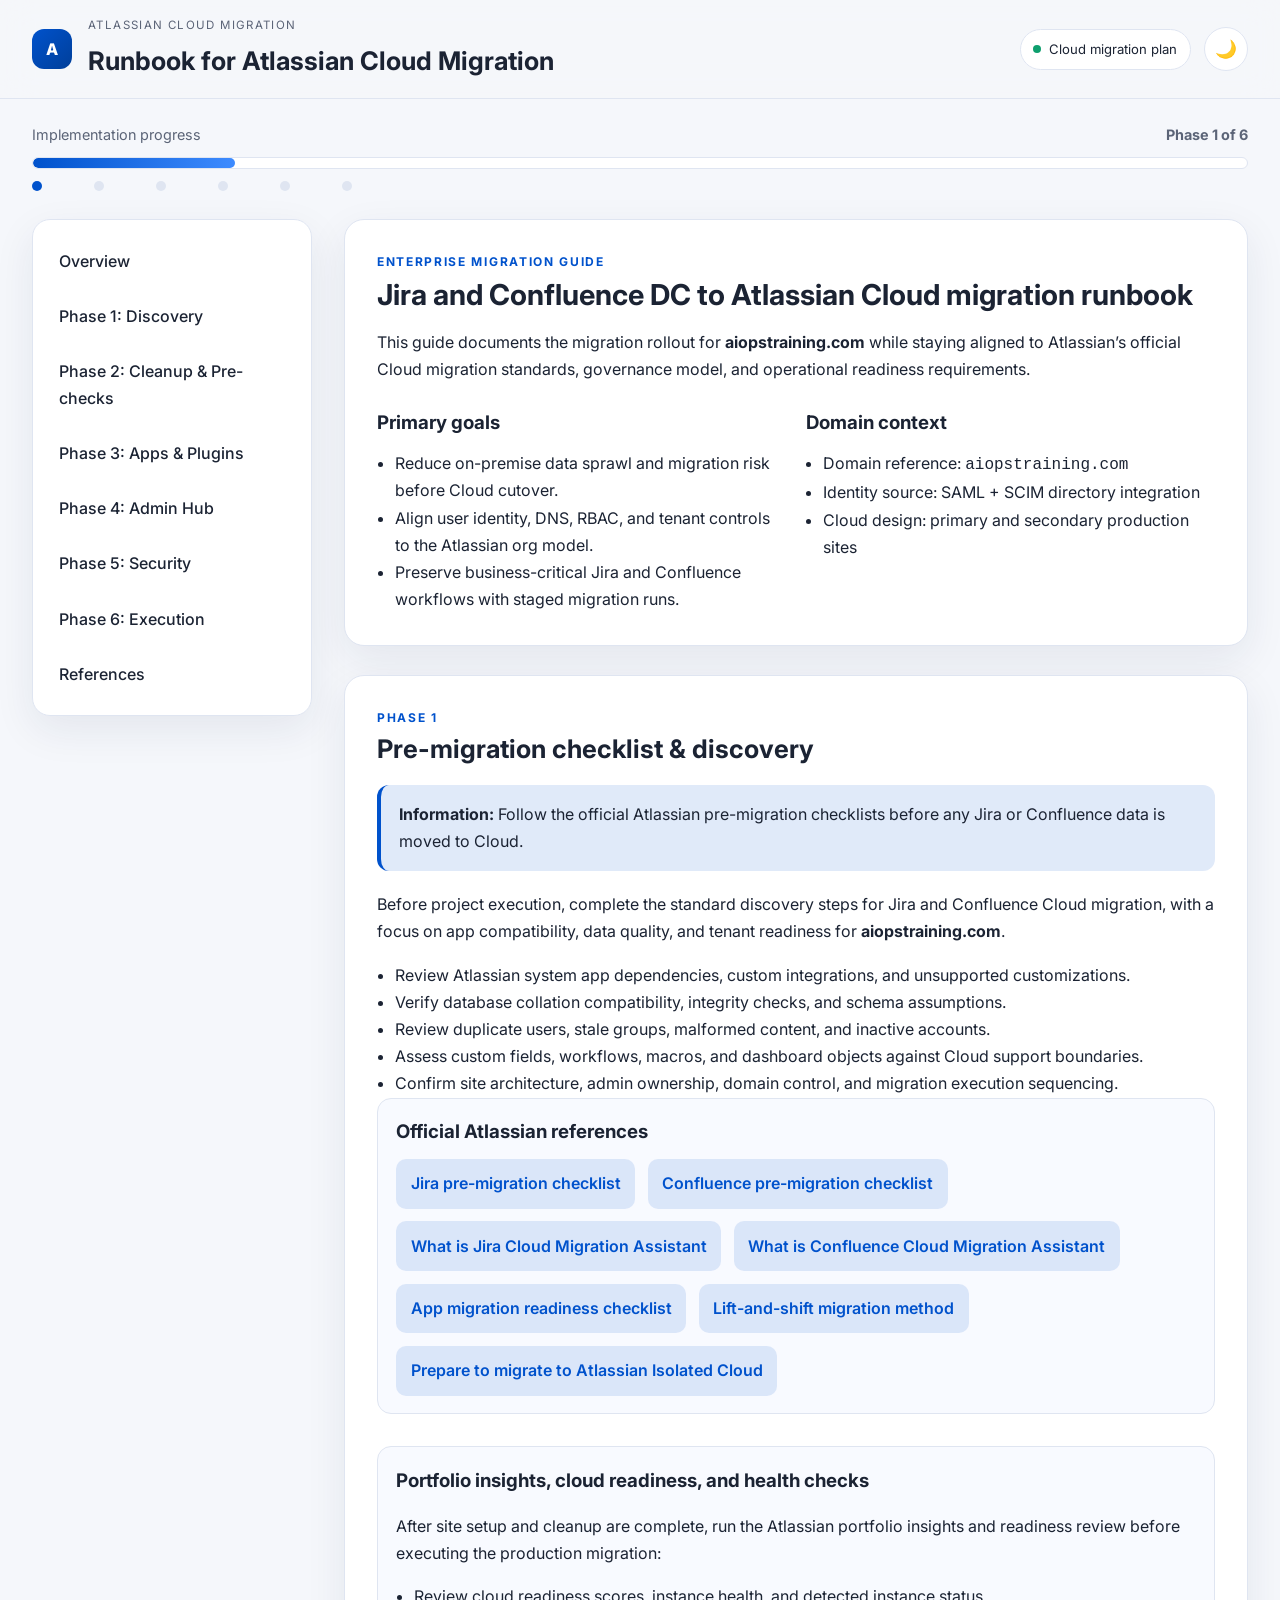
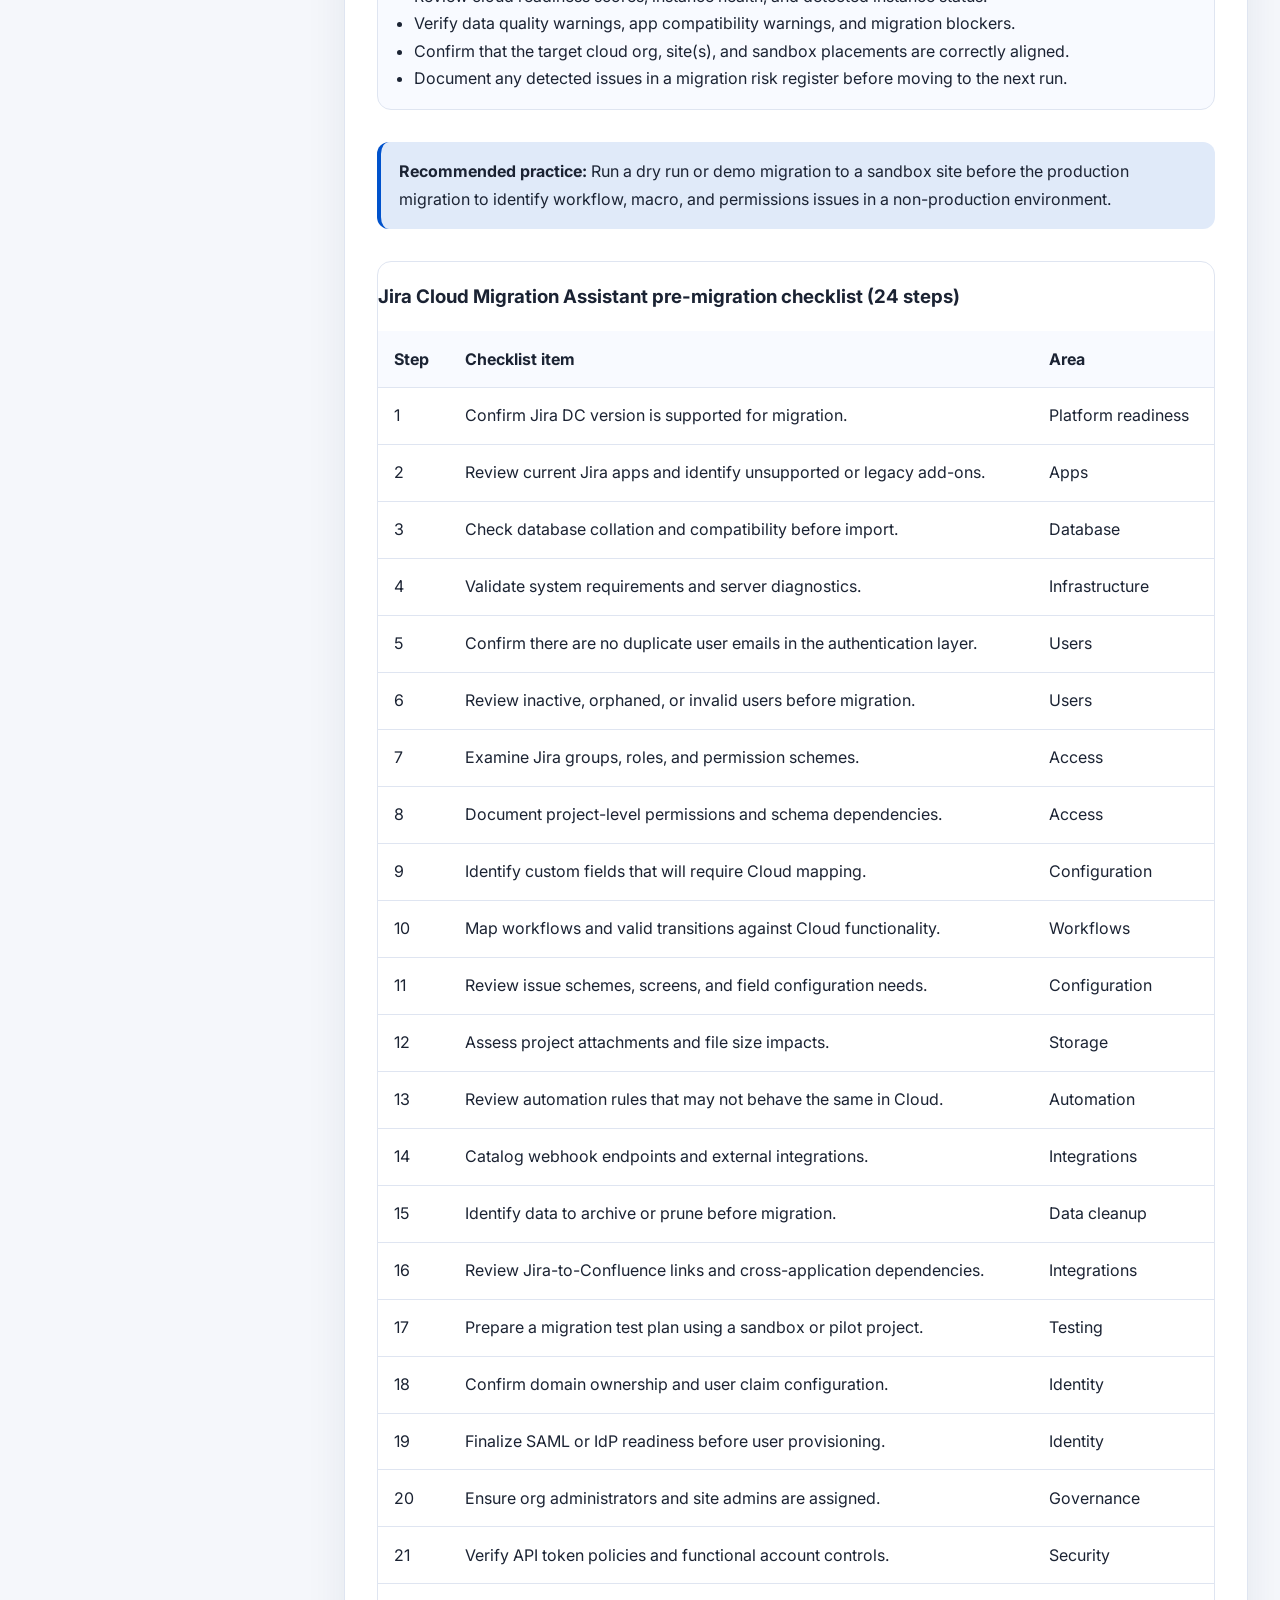
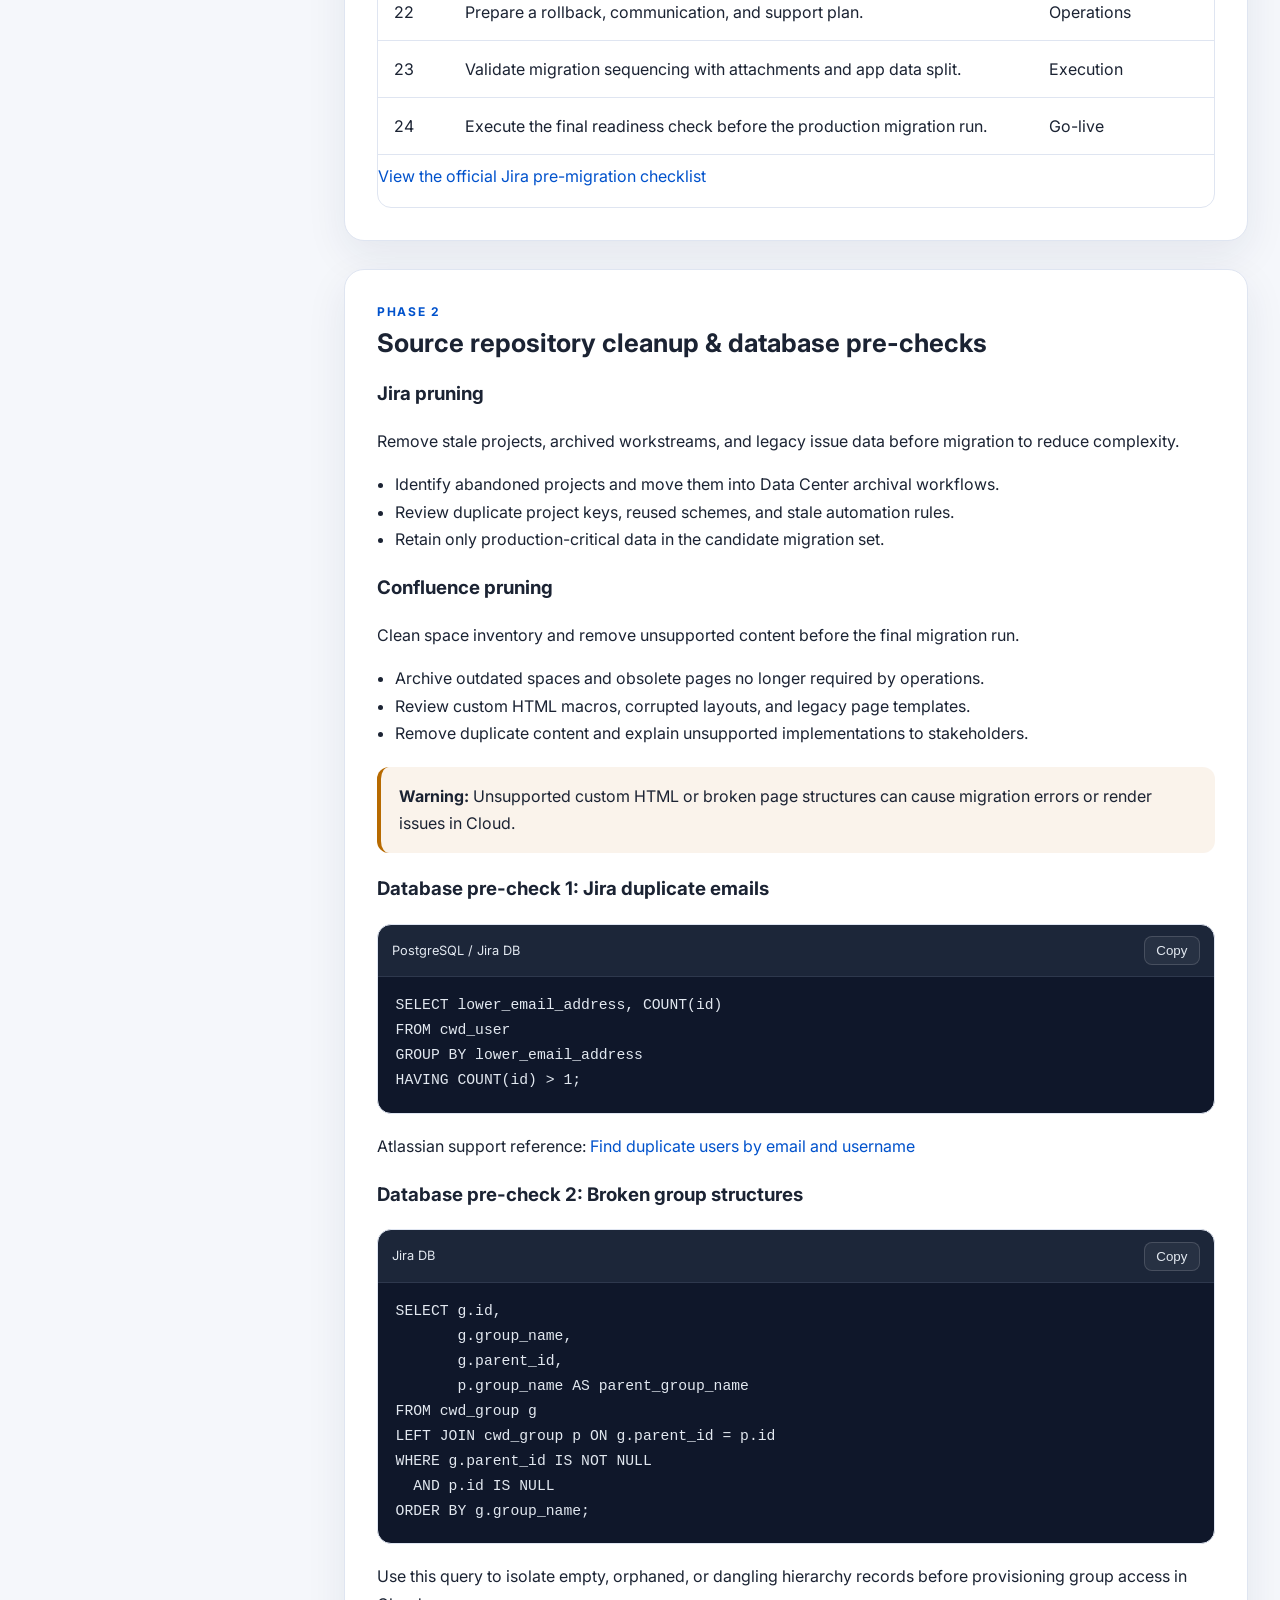
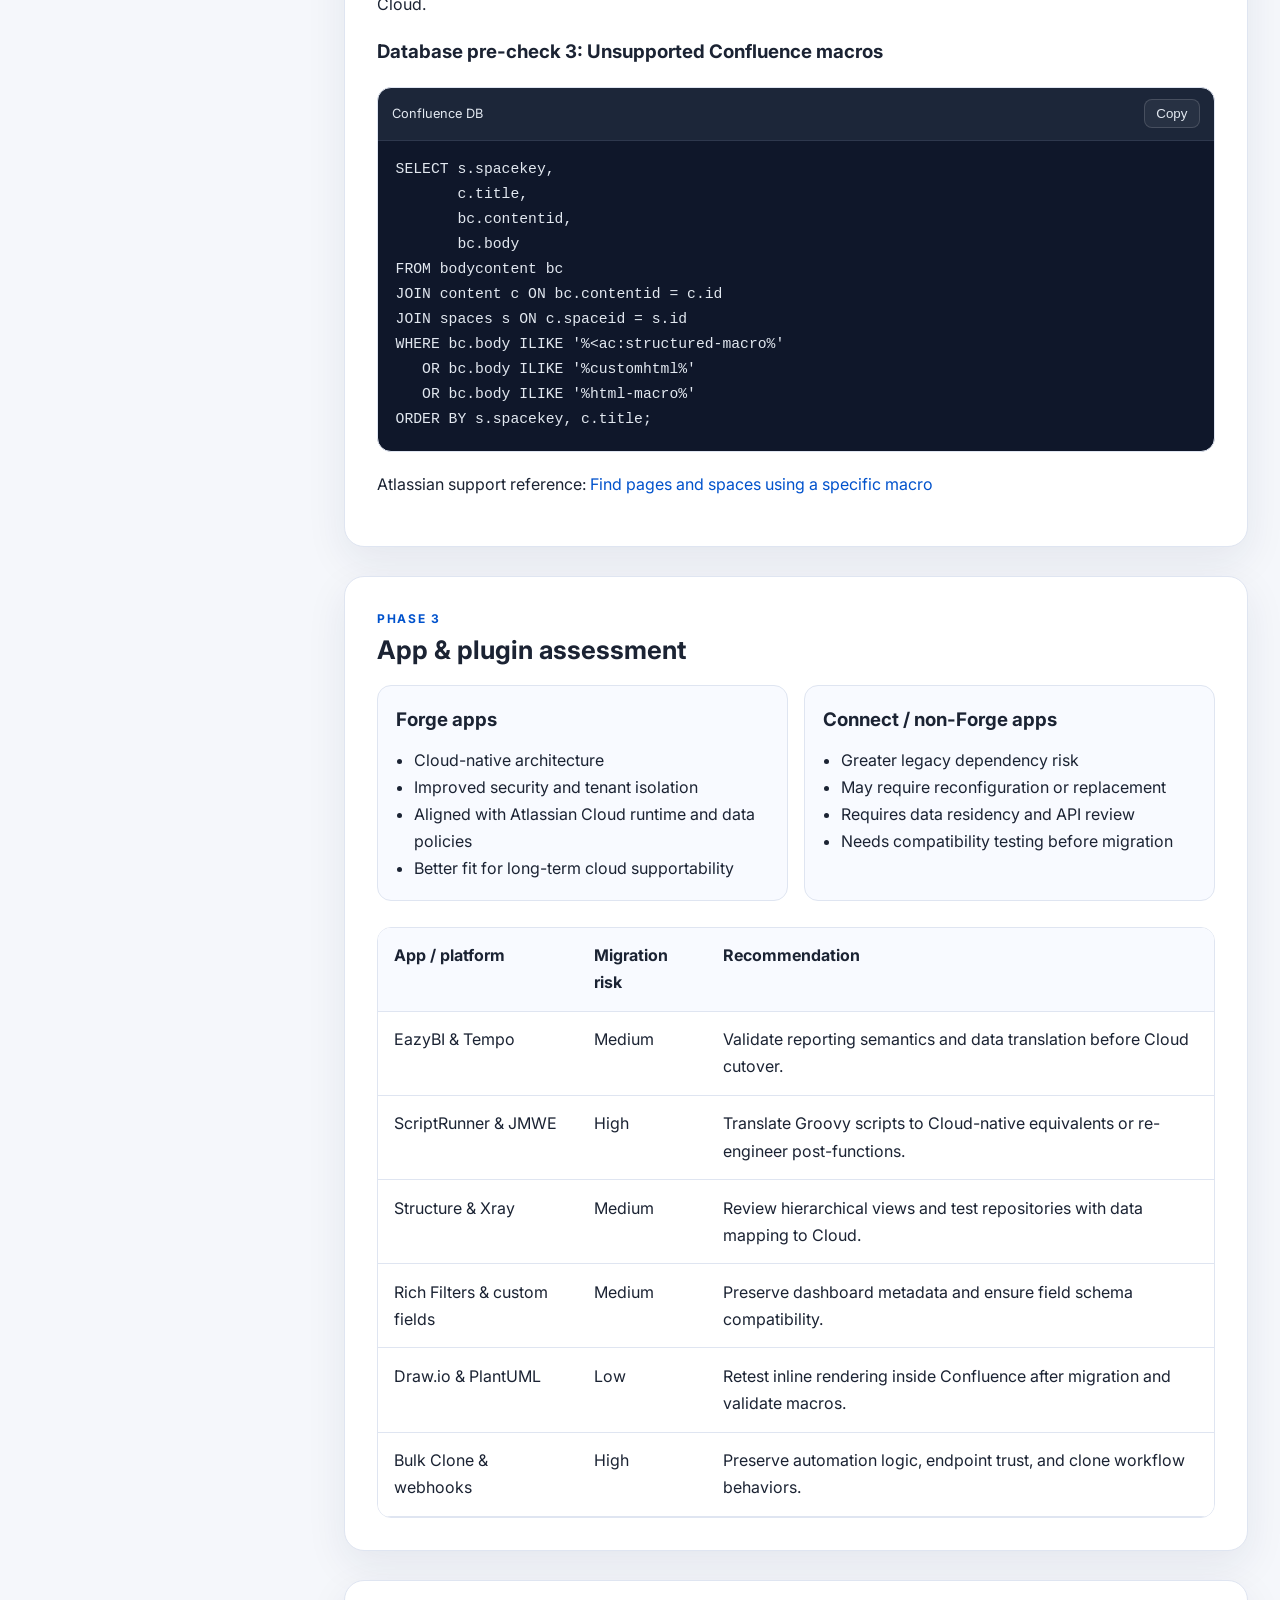
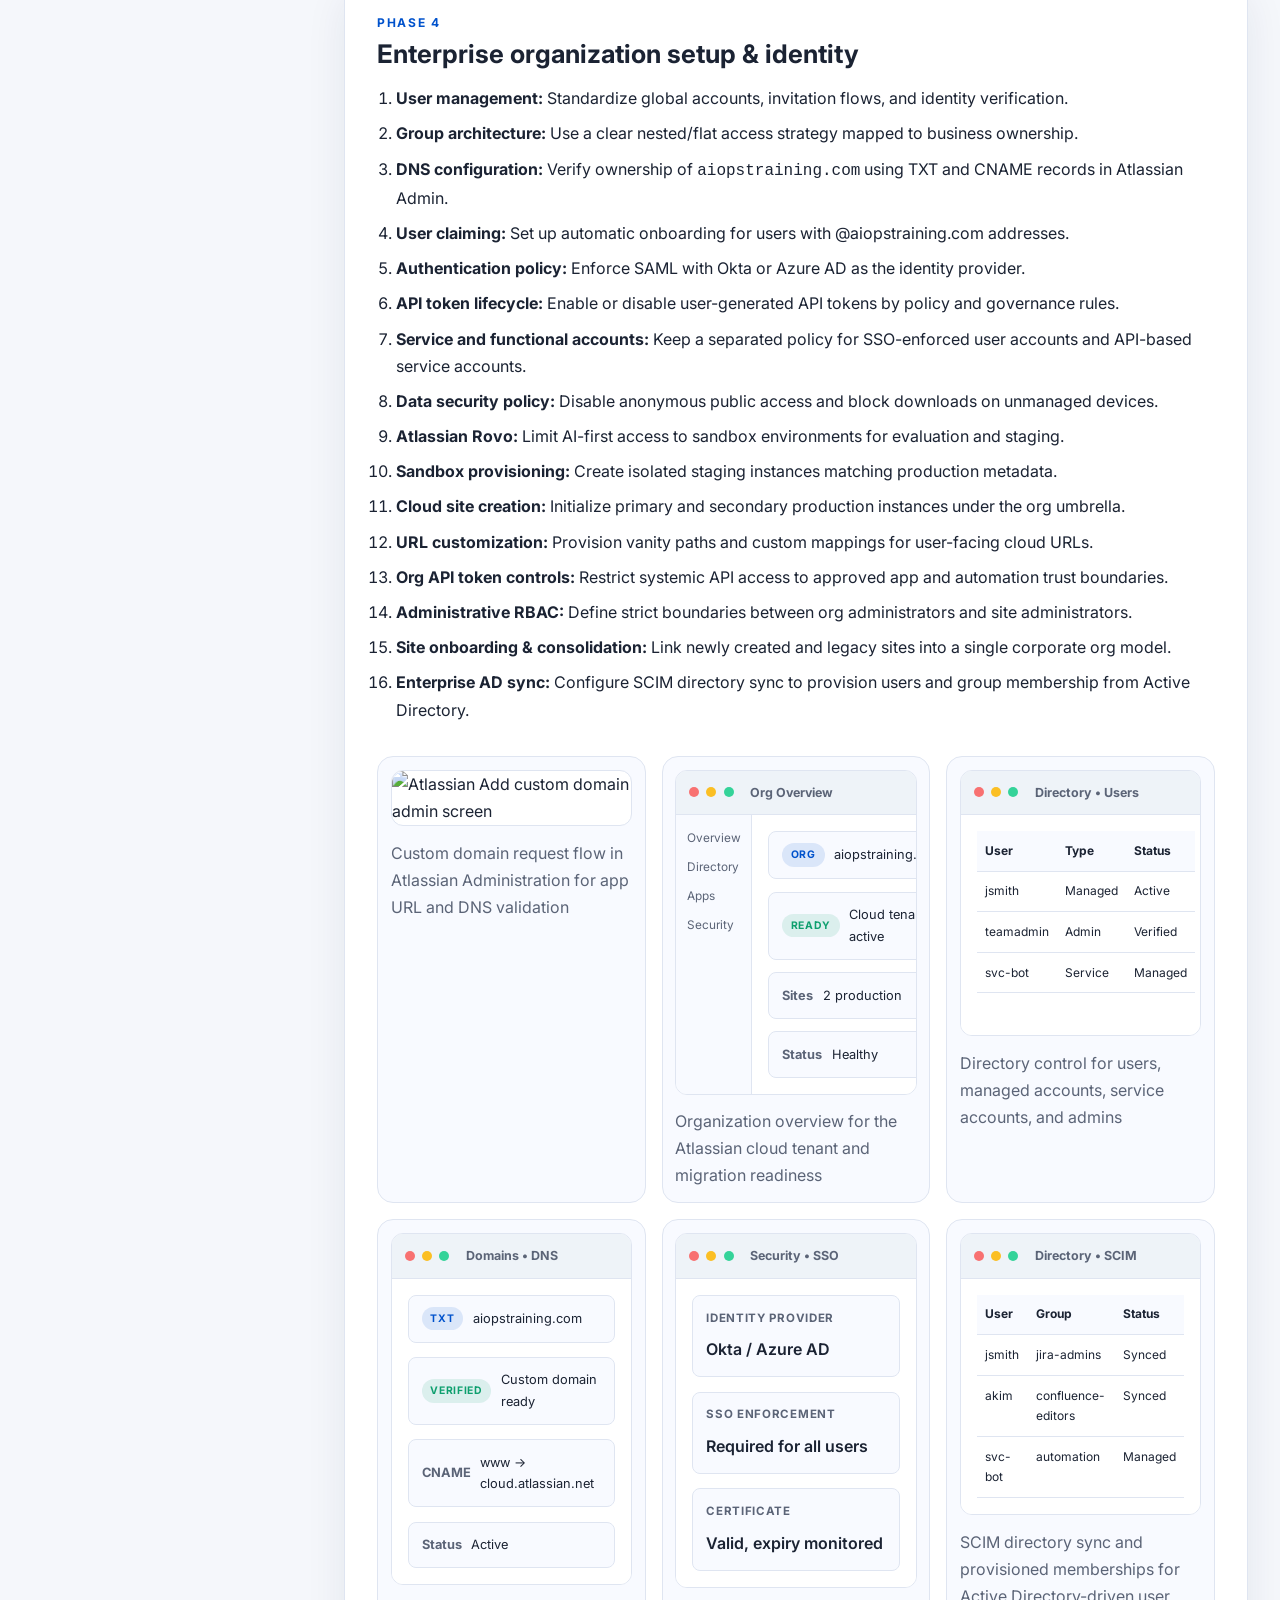
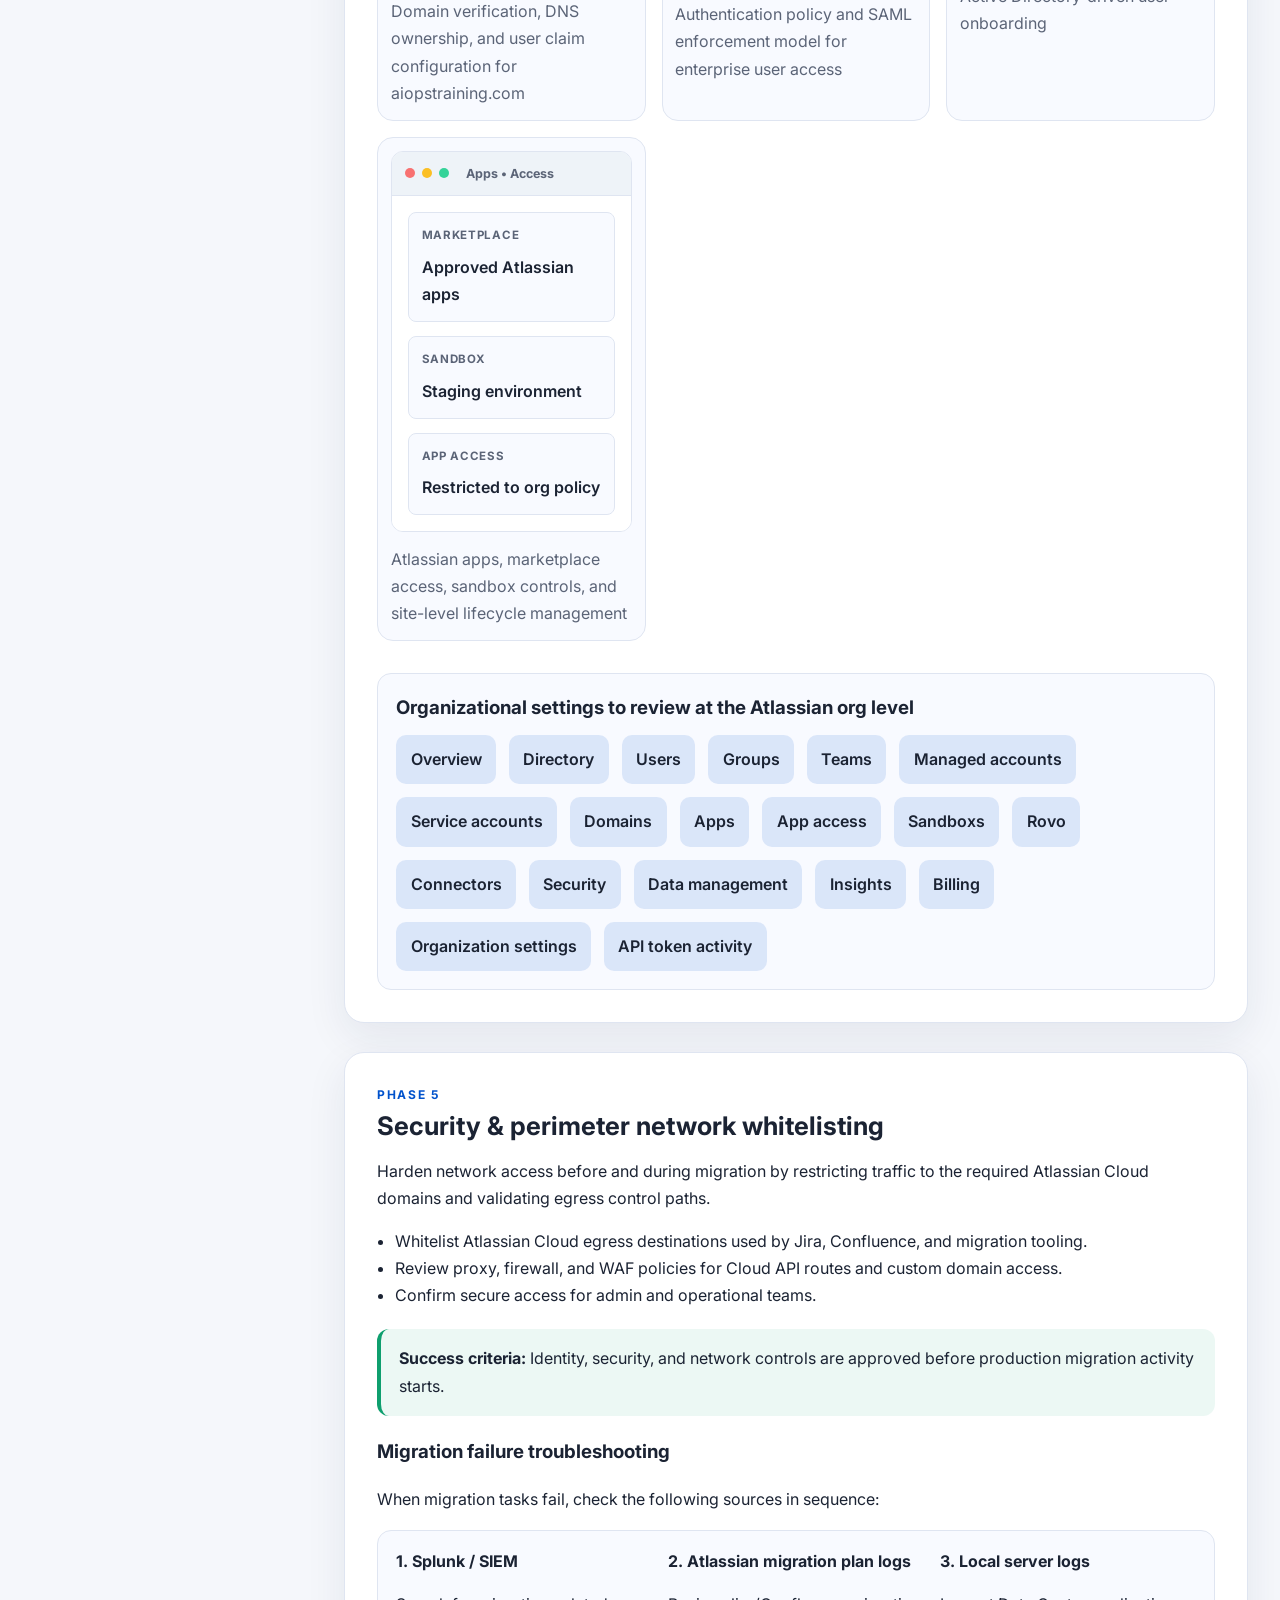
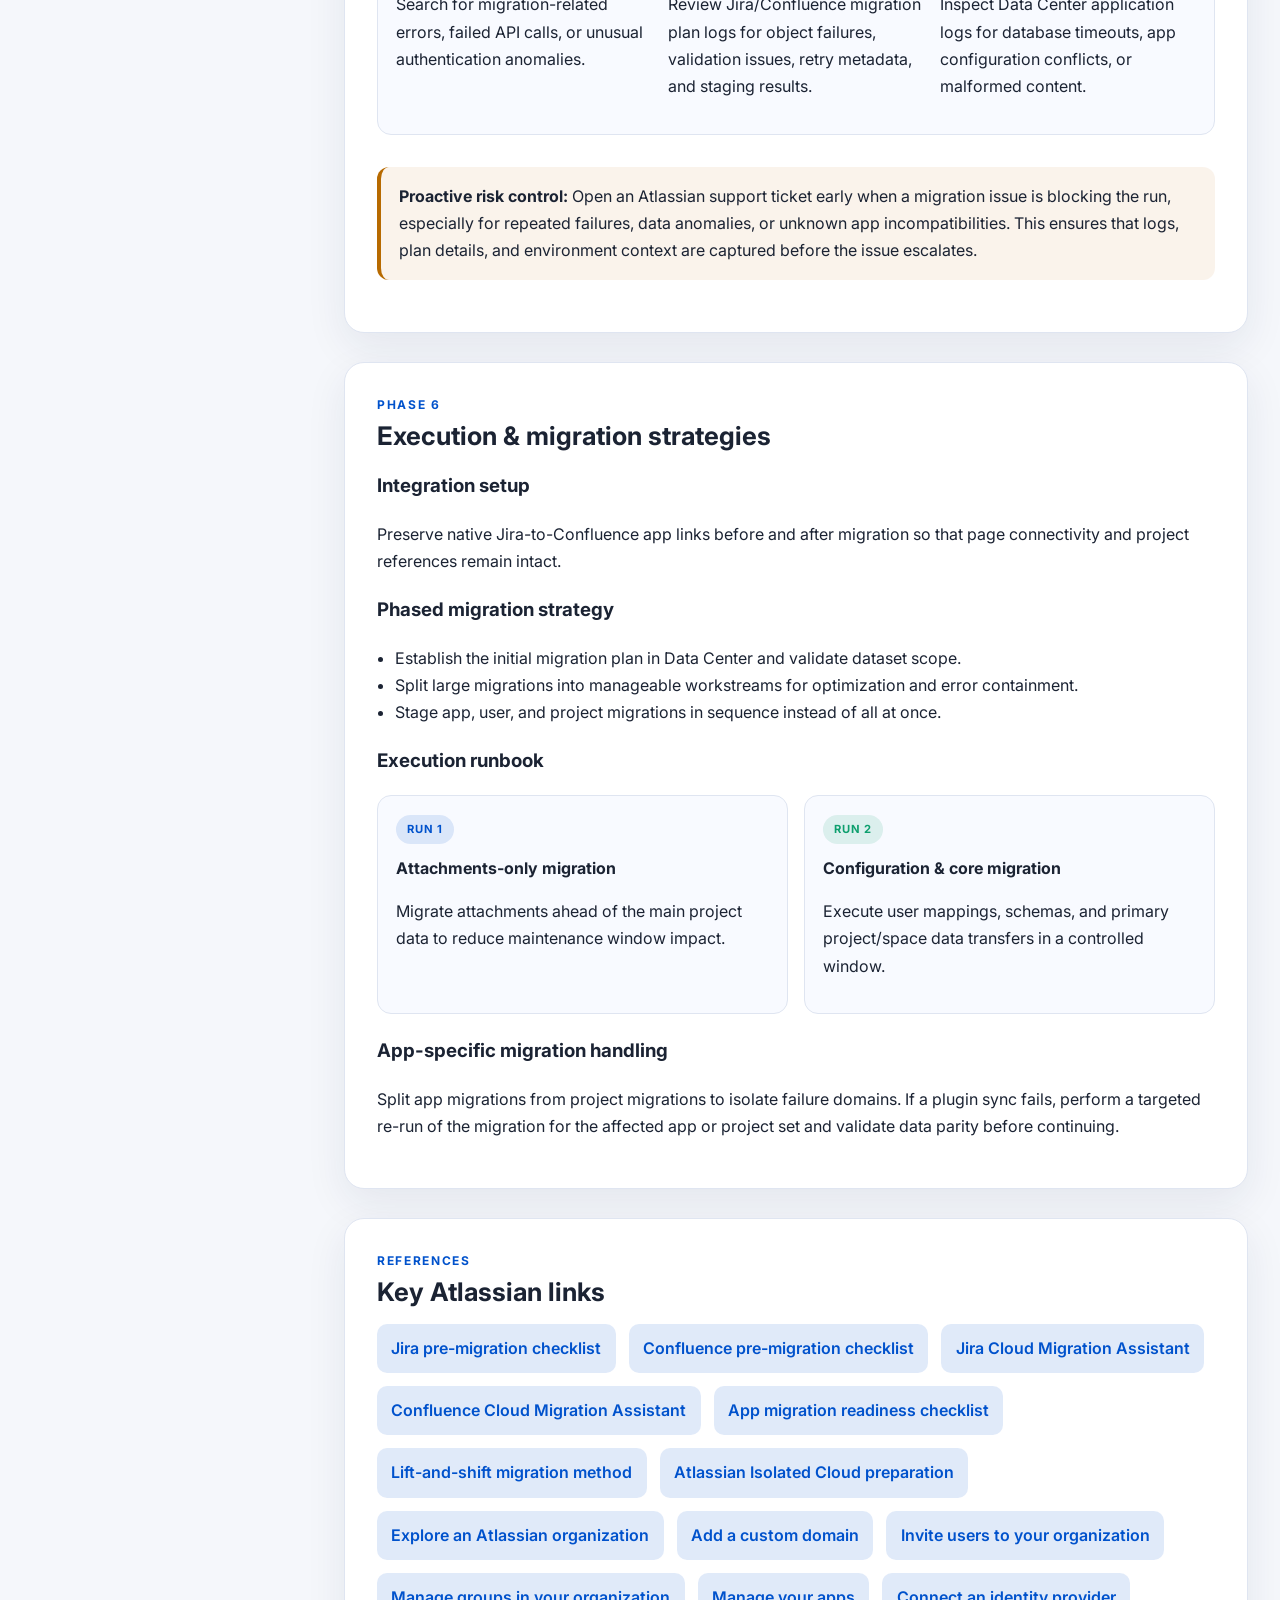
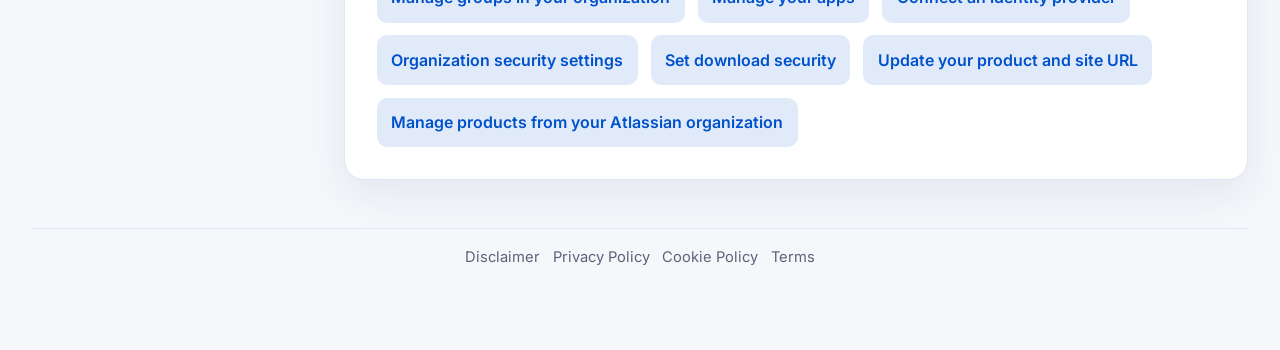
==== commit 515f53c0: "added aiops" ====
--- a/index.html
+++ b/index.html
@@ -6,7 +6,7 @@
     <title>Runbook for Atlassian Cloud Migration</title>
     <meta
       name="description"
-      content="Enterprise Jira and Confluence migration runbook for Atlassian Cloud, referencing aipstraining.com as the implementation domain."
+      content="Enterprise Jira and Confluence migration runbook for Atlassian Cloud, referencing aiopstraining.com as the implementation domain."
     />
     <link rel="preconnect" href="https://fonts.googleapis.com" />
     <link rel="preconnect" href="https://fonts.gstatic.com" crossorigin />
@@ -15,6 +15,8 @@
       rel="stylesheet"
     />
     <link rel="stylesheet" href="styles.css" />
+    <script async src="https://pagead2.googlesyndication.com/pagead/js/adsbygoogle.js?client=ca-pub-2705622168450844"
+     crossorigin="anonymous"></script>
   </head>
   <body data-theme="light">
     <header class="topbar">
@@ -72,7 +74,7 @@
           <div class="section-kicker">Enterprise migration guide</div>
           <h2>Jira and Confluence DC to Atlassian Cloud migration runbook</h2>
           <p>
-            This guide documents the migration rollout for <strong>aipstraining.com</strong> while staying aligned to Atlassian’s official Cloud migration standards, governance model, and operational readiness requirements.
+            This guide documents the migration rollout for <strong>aiopstraining.com</strong> while staying aligned to Atlassian’s official Cloud migration standards, governance model, and operational readiness requirements.
           </p>
           <div class="hero-grid">
             <div>
@@ -86,7 +88,7 @@
             <div>
               <h3>Domain context</h3>
               <ul>
-                <li>Domain reference: <code>aipstraining.com</code></li>
+                <li>Domain reference: <code>aiopstraining.com</code></li>
                 <li>Identity source: SAML + SCIM directory integration</li>
                 <li>Cloud design: primary and secondary production sites</li>
               </ul>
@@ -104,7 +106,7 @@
             <strong>Information:</strong> Follow the official Atlassian pre-migration checklists before any Jira or Confluence data is moved to Cloud.
           </div>
 
-          <p>Before project execution, complete the standard discovery steps for Jira and Confluence Cloud migration, with a focus on app compatibility, data quality, and tenant readiness for <strong>aipstraining.com</strong>.</p>
+          <p>Before project execution, complete the standard discovery steps for Jira and Confluence Cloud migration, with a focus on app compatibility, data quality, and tenant readiness for <strong>aiopstraining.com</strong>.</p>
 
           <ul class="check-list">
             <li>Review Atlassian system app dependencies, custom integrations, and unsupported customizations.</li>
@@ -348,8 +350,8 @@
           <ol class="numbered-list">
             <li><strong>User management:</strong> Standardize global accounts, invitation flows, and identity verification.</li>
             <li><strong>Group architecture:</strong> Use a clear nested/flat access strategy mapped to business ownership.</li>
-            <li><strong>DNS configuration:</strong> Verify ownership of <code>aipstraining.com</code> using TXT and CNAME records in Atlassian Admin.</li>
-            <li><strong>User claiming:</strong> Set up automatic onboarding for users with @aipstraining.com addresses.</li>
+            <li><strong>DNS configuration:</strong> Verify ownership of <code>aiopstraining.com</code> using TXT and CNAME records in Atlassian Admin.</li>
+            <li><strong>User claiming:</strong> Set up automatic onboarding for users with @aiopstraining.com addresses.</li>
             <li><strong>Authentication policy:</strong> Enforce SAML with Okta or Azure AD as the identity provider.</li>
             <li><strong>API token lifecycle:</strong> Enable or disable user-generated API tokens by policy and governance rules.</li>
             <li><strong>Service and functional accounts:</strong> Keep a separated policy for SSO-enforced user accounts and API-based service accounts.</li>
@@ -391,7 +393,7 @@
                     <span>Security</span>
                   </div>
                   <div class="mockup-content">
-                    <div class="field-row"><span class="pill">Org</span> aipstraining.com</div>
+                    <div class="field-row"><span class="pill">Org</span> aiopstraining.com</div>
                     <div class="field-row"><span class="pill success-pill">Ready</span> Cloud tenant active</div>
                     <div class="field-row"><span class="field-label">Sites</span> 2 production</div>
                     <div class="field-row"><span class="field-label">Status</span> Healthy</div>
@@ -437,14 +439,14 @@
                 </div>
                 <div class="mockup-body">
                   <div class="mockup-content wide">
-                    <div class="field-row"><span class="pill">TXT</span> aipstraining.com</div>
+                    <div class="field-row"><span class="pill">TXT</span> aiopstraining.com</div>
                     <div class="field-row"><span class="pill success-pill">Verified</span> Custom domain ready</div>
                     <div class="field-row"><span class="field-label">CNAME</span> www → cloud.atlassian.net</div>
                     <div class="field-row"><span class="field-label">Status</span> Active</div>
                   </div>
                 </div>
               </div>
-              <p>Domain verification, DNS ownership, and user claim configuration for aipstraining.com</p>
+              <p>Domain verification, DNS ownership, and user claim configuration for aiopstraining.com</p>
             </div>
 
             <div class="mockup-card">
